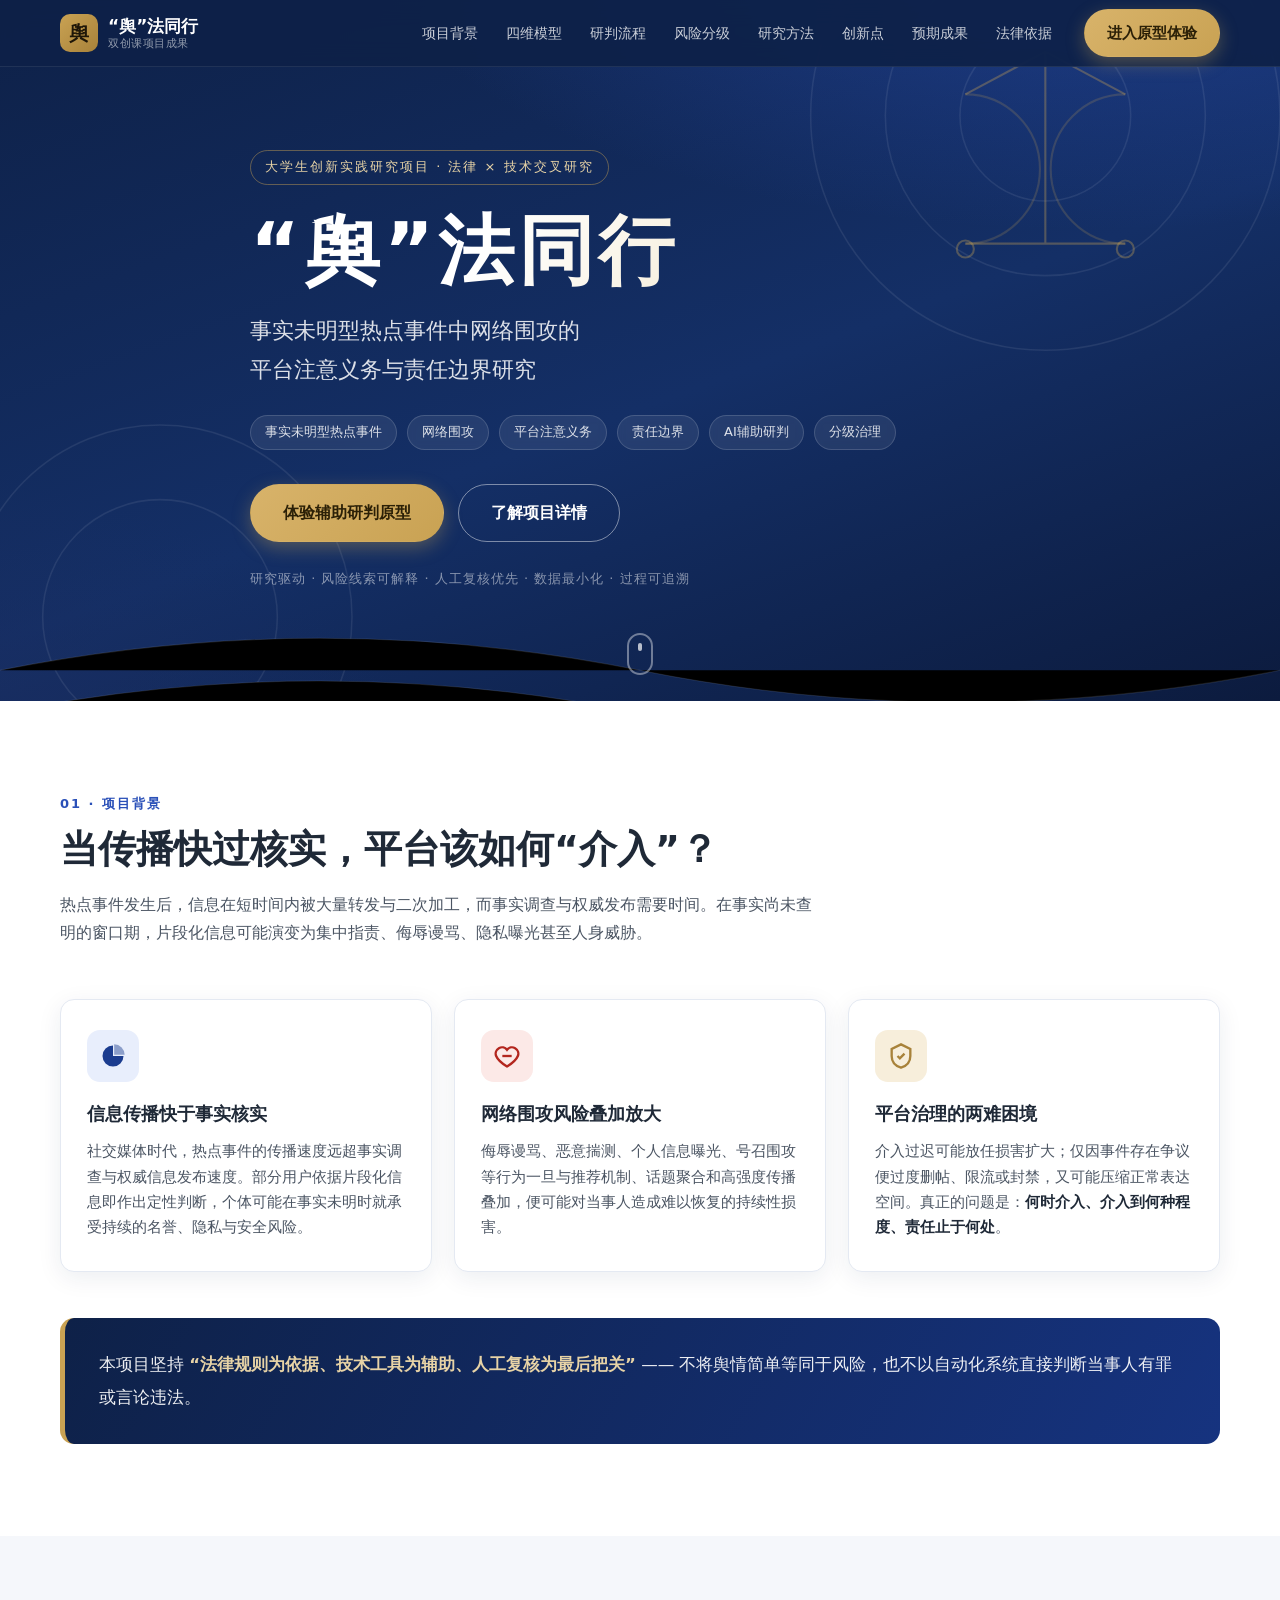
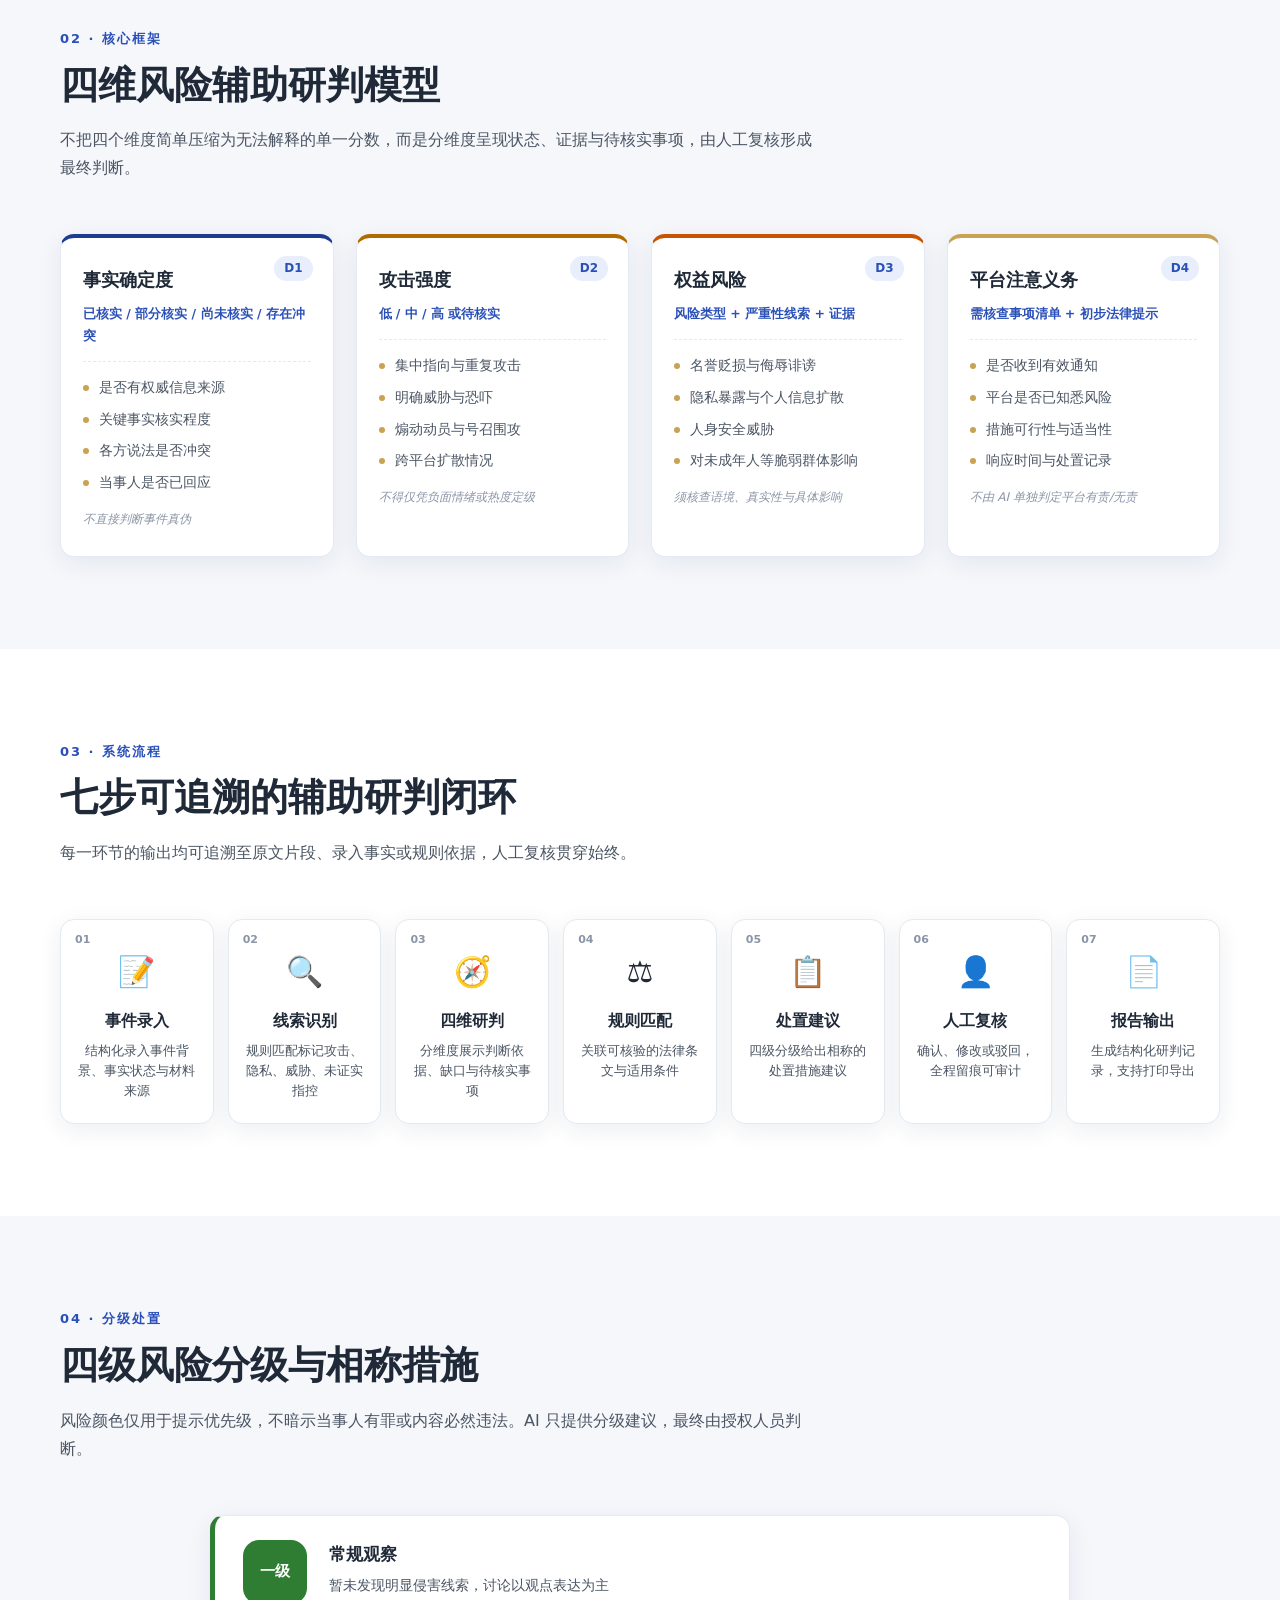
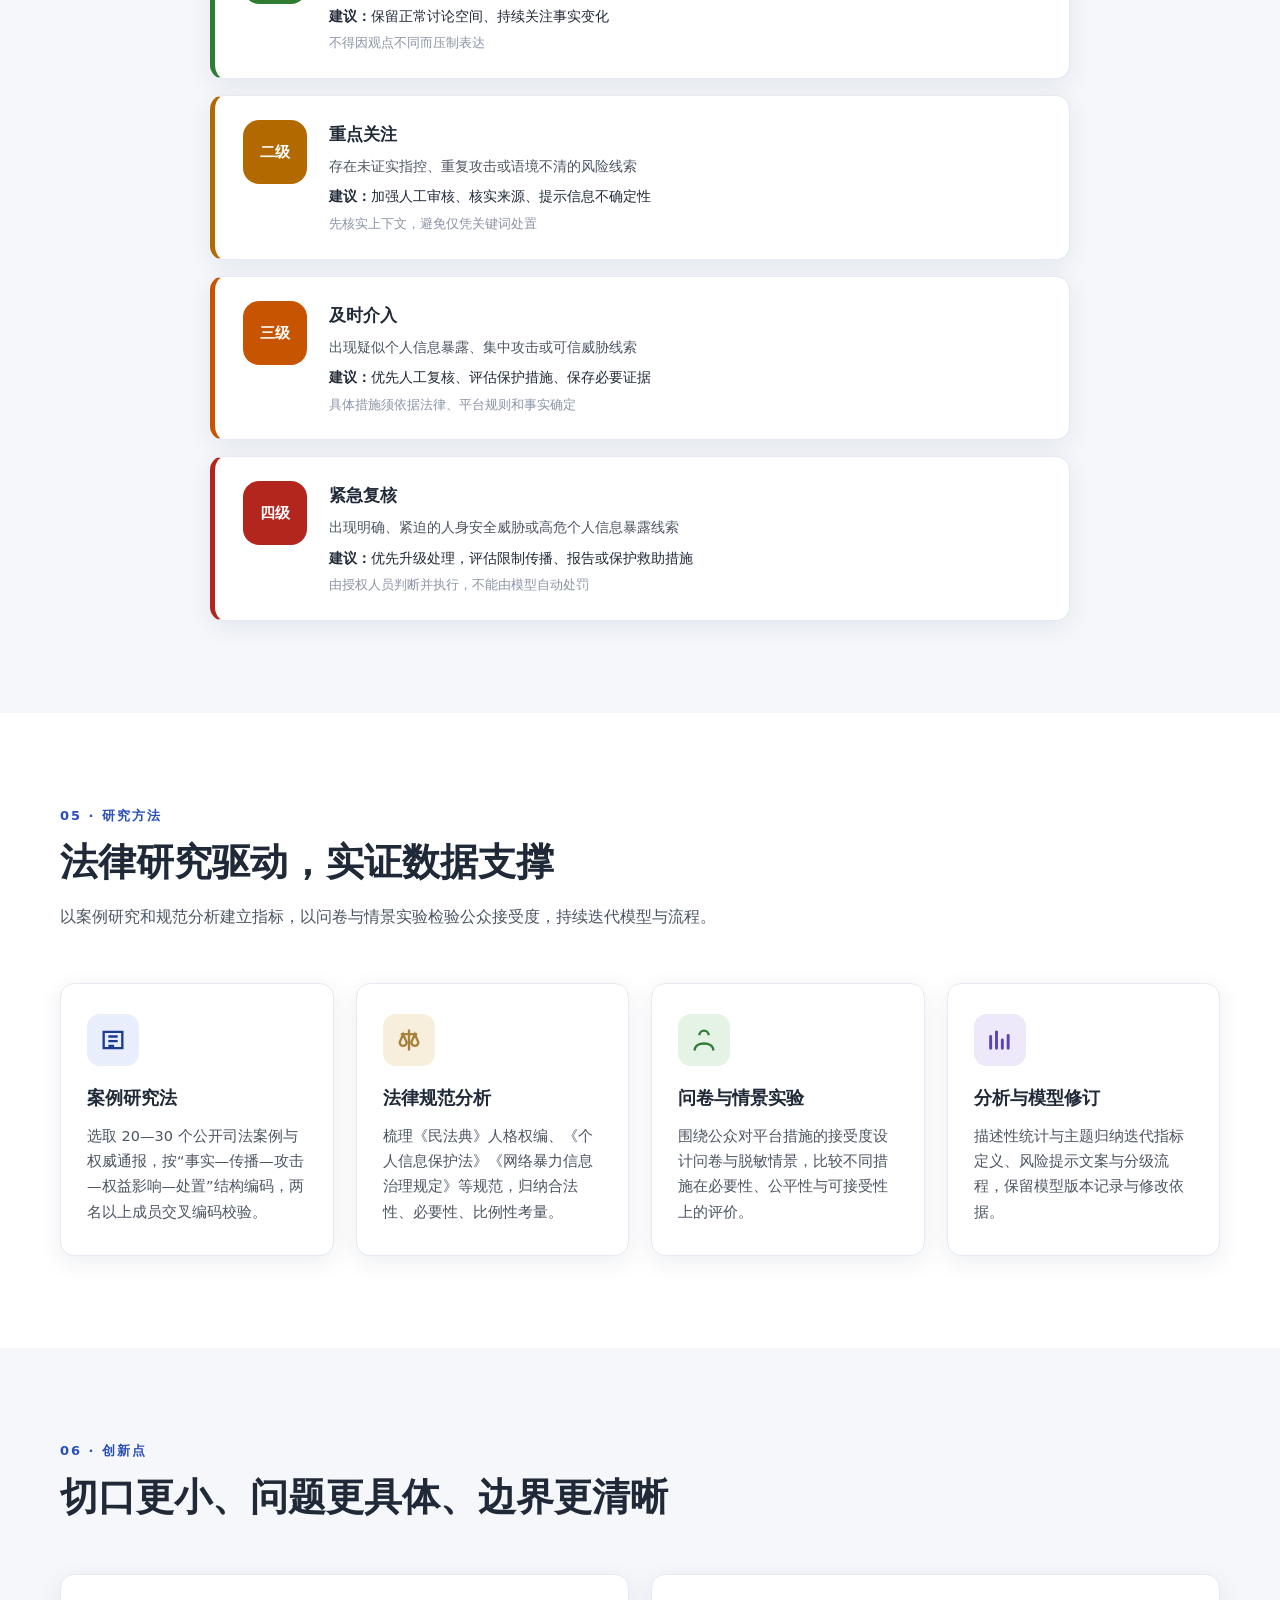
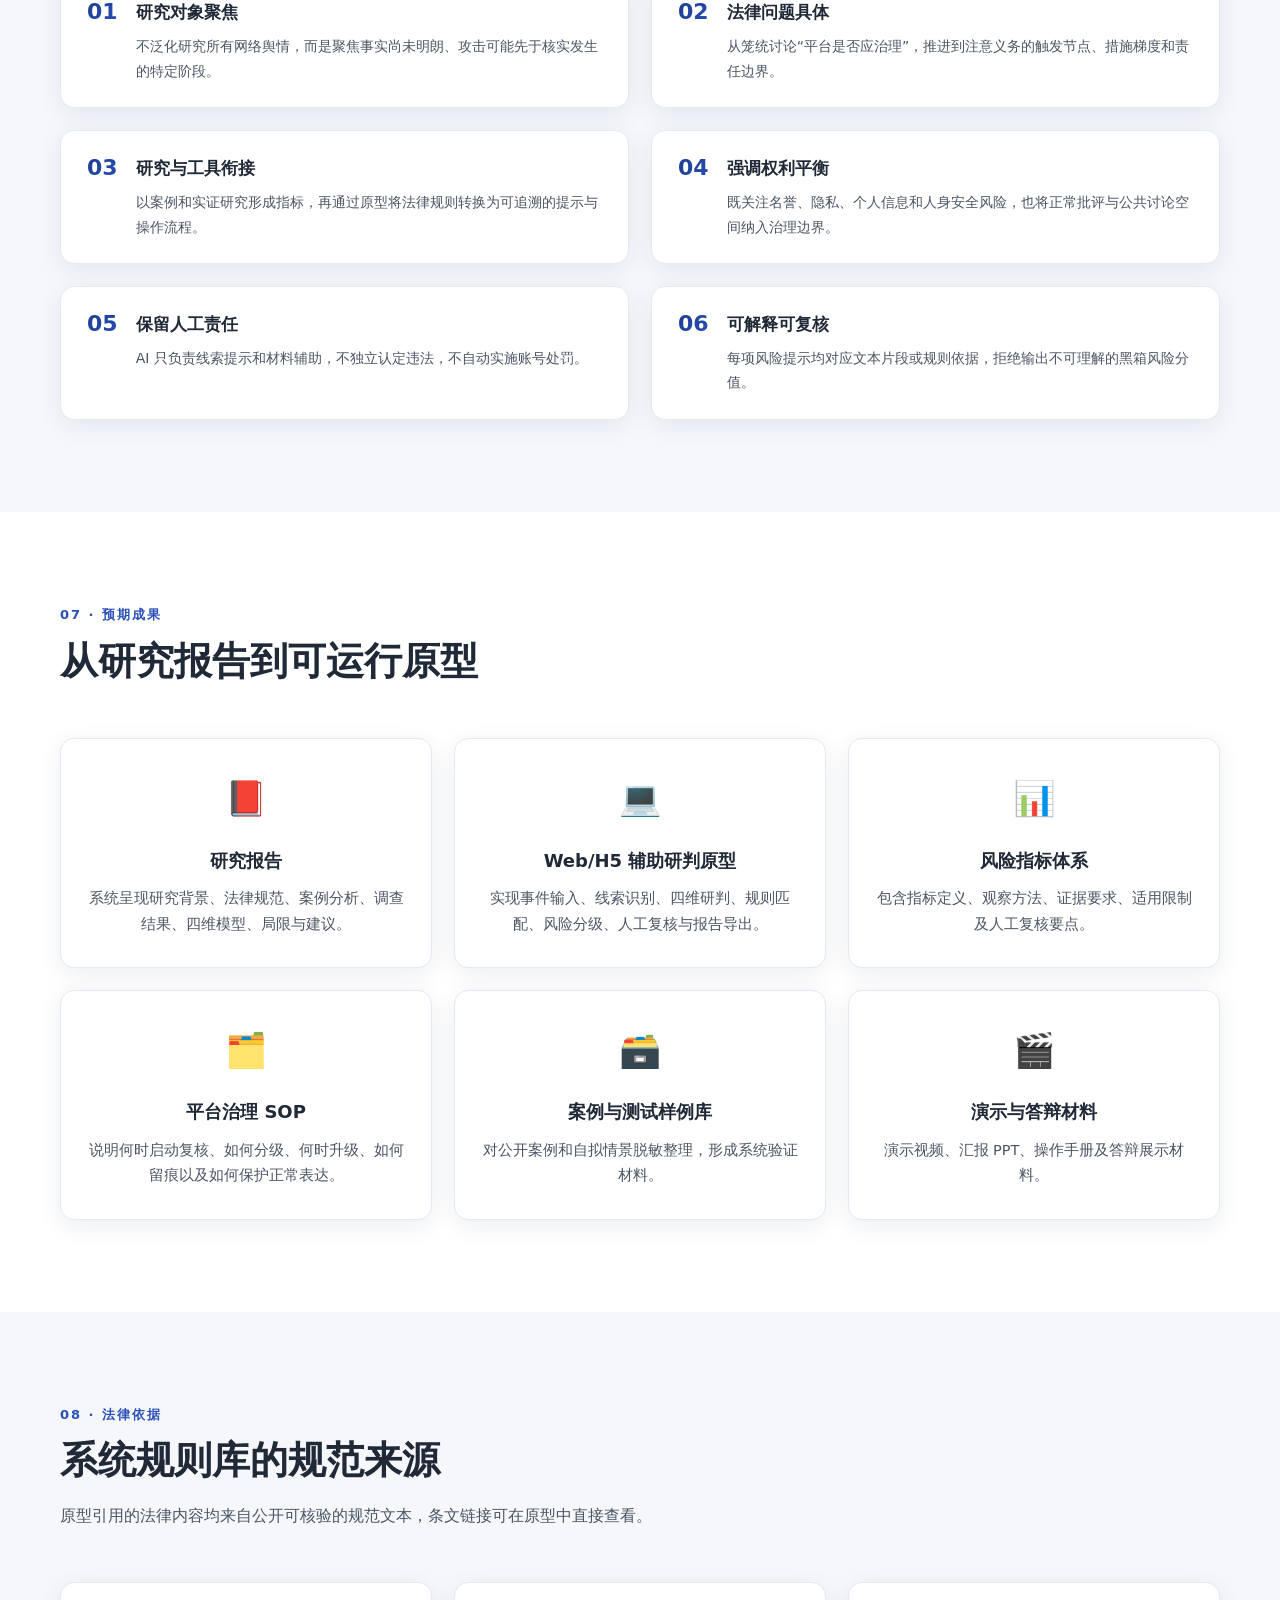
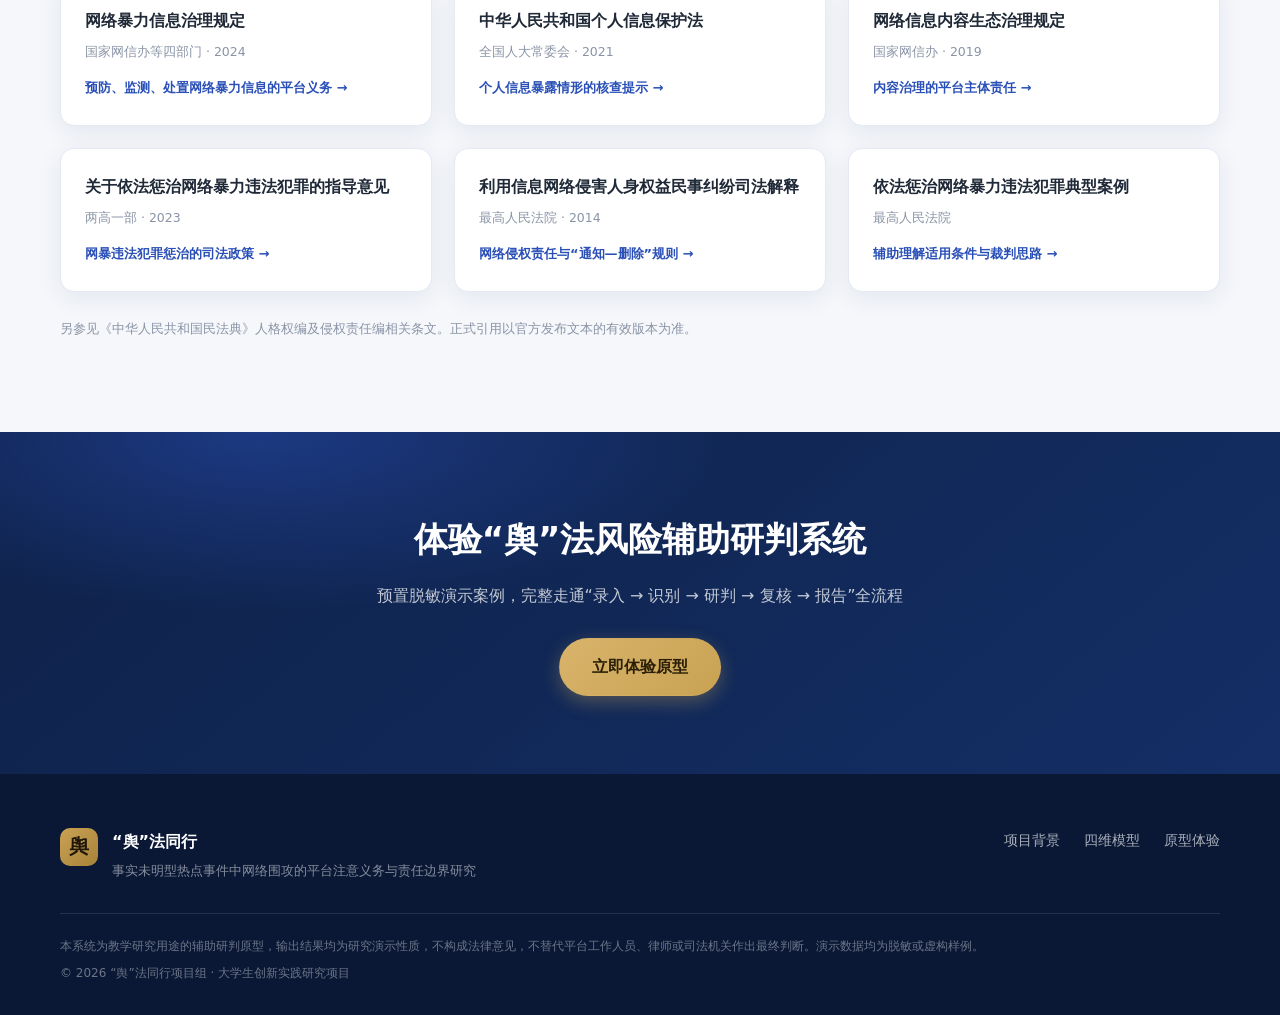
==== index.html @ 2caeaf16 "init: 「舆」法同行项目展示网站与辅助研判系统演示原型（响应式）" ====
<!DOCTYPE html>
<html lang="zh-CN">
<head>
<meta charset="UTF-8">
<meta name="viewport" content="width=device-width, initial-scale=1.0, viewport-fit=cover">
<meta name="description" content="“舆”法同行——事实未明型热点事件中网络围攻的平台注意义务与责任边界研究 项目展示与AI辅助研判原型">
<title>“舆”法同行 · 项目展示与辅助研判原型</title>
<link rel="icon" href="assets/favicon.svg" type="image/svg+xml">
<link rel="stylesheet" href="css/style.css">
</head>
<body>

<!-- ======= 顶部导航 ======= -->
<header class="nav" id="topNav">
  <div class="container nav-inner">
    <a class="brand" href="#hero">
      <span class="brand-mark">舆</span>
      <span class="brand-text">“舆”法同行<small>双创课项目成果</small></span>
    </a>
    <nav class="nav-links" id="navLinks">
      <a href="#background">项目背景</a>
      <a href="#model">四维模型</a>
      <a href="#process">研判流程</a>
      <a href="#grading">风险分级</a>
      <a href="#methods">研究方法</a>
      <a href="#innovation">创新点</a>
      <a href="#outcomes">预期成果</a>
      <a href="#legal">法律依据</a>
    </nav>
    <a class="btn btn-gold nav-cta" href="app.html">进入原型体验</a>
    <button class="nav-toggle" id="navToggle" aria-label="打开菜单" aria-expanded="false">
      <span></span><span></span><span></span>
    </button>
  </div>
</header>

<!-- ======= Hero ======= -->
<section class="hero" id="hero">
  <div class="hero-bg" aria-hidden="true">
    <svg viewBox="0 0 1200 800" preserveAspectRatio="xMidYMid slice">
      <defs>
        <linearGradient id="g1" x1="0" y1="0" x2="1" y2="1">
          <stop offset="0" stop-color="#1B3C8F" stop-opacity=".55"/>
          <stop offset="1" stop-color="#0E2148" stop-opacity=".1"/>
        </linearGradient>
      </defs>
      <g fill="none" stroke="#ffffff" stroke-opacity=".08" stroke-width="1.5">
        <circle cx="980" cy="180" r="220"/><circle cx="980" cy="180" r="150"/><circle cx="980" cy="180" r="80"/>
        <circle cx="150" cy="650" r="180"/><circle cx="150" cy="650" r="110"/>
      </g>
      <g stroke="#C9A253" stroke-opacity=".35" stroke-width="2" fill="none">
        <path d="M905 160 L980 120 L1055 160 M980 120 L980 300 M905 300 L1055 300"/>
        <path d="M905 160 A40 40 0 0 1 905 300 M1055 160 A40 40 0 0 0 1055 300" stroke-opacity=".2"/>
        <circle cx="905" cy="305" r="8"/><circle cx="1055" cy="305" r="8"/>
      </g>
      <g stroke="#ffffff" stroke-opacity=".10" stroke-width="1">
        <path d="M0 700 Q 300 640 600 700 T 1200 700"/><path d="M0 740 Q 300 680 600 740 T 1200 740"/>
      </g>
    </svg>
  </div>
  <div class="container hero-inner">
    <p class="hero-kicker reveal">大学生创新实践研究项目 · 法律 × 技术交叉研究</p>
    <h1 class="reveal">“舆”法同行</h1>
    <p class="hero-sub reveal">事实未明型热点事件中网络围攻的<br class="m-hide">平台注意义务与责任边界研究</p>
    <div class="hero-tags reveal">
      <span>事实未明型热点事件</span><span>网络围攻</span><span>平台注意义务</span><span>责任边界</span><span>AI辅助研判</span><span>分级治理</span>
    </div>
    <div class="hero-actions reveal">
      <a class="btn btn-gold btn-lg" href="app.html">体验辅助研判原型</a>
      <a class="btn btn-ghost btn-lg" href="#background">了解项目详情</a>
    </div>
    <p class="hero-note reveal">研究驱动 · 风险线索可解释 · 人工复核优先 · 数据最小化 · 过程可追溯</p>
  </div>
  <a class="hero-scroll" href="#background" aria-label="向下滚动"><span></span></a>
</section>

<main>
<!-- ======= 项目背景 ======= -->
<section class="section" id="background">
  <div class="container">
    <header class="section-head reveal">
      <p class="section-tag">01 · 项目背景</p>
      <h2>当传播快过核实，平台该如何“介入”？</h2>
      <p class="section-desc">热点事件发生后，信息在短时间内被大量转发与二次加工，而事实调查与权威发布需要时间。在事实尚未查明的窗口期，片段化信息可能演变为集中指责、侮辱谩骂、隐私曝光甚至人身威胁。</p>
    </header>
    <div class="grid grid-3">
      <article class="card reveal">
        <div class="card-icon ic-blue">
          <svg viewBox="0 0 24 24"><path d="M12 3a9 9 0 1 0 9 9h-9V3z"/><path d="M13 2a9 9 0 0 1 9 9h-9V2z" opacity=".45"/></svg>
        </div>
        <h3>信息传播快于事实核实</h3>
        <p>社交媒体时代，热点事件的传播速度远超事实调查与权威信息发布速度。部分用户依据片段化信息即作出定性判断，个体可能在事实未明时就承受持续的名誉、隐私与安全风险。</p>
      </article>
      <article class="card reveal">
        <div class="card-icon ic-red">
          <svg viewBox="0 0 24 24"><path d="M12 21s-7.5-4.6-9.3-9A5.4 5.4 0 0 1 12 6.7 5.4 5.4 0 0 1 21.3 12c-1.8 4.4-9.3 9-9.3 9z" fill="none" stroke-width="2" stroke="currentColor"/><path d="M8 12h8" stroke-width="2" stroke="currentColor"/></svg>
        </div>
        <h3>网络围攻风险叠加放大</h3>
        <p>侮辱谩骂、恶意揣测、个人信息曝光、号召围攻等行为一旦与推荐机制、话题聚合和高强度传播叠加，便可能对当事人造成难以恢复的持续性损害。</p>
      </article>
      <article class="card reveal">
        <div class="card-icon ic-gold">
          <svg viewBox="0 0 24 24"><path d="M12 2l8 4v6c0 5-3.4 8.6-8 10-4.6-1.4-8-5-8-10V6l8-4z" fill="none" stroke-width="2" stroke="currentColor"/><path d="M9 12l2 2 4-4" fill="none" stroke-width="2" stroke="currentColor"/></svg>
        </div>
        <h3>平台治理的两难困境</h3>
        <p>介入过迟可能放任损害扩大；仅因事件存在争议便过度删帖、限流或封禁，又可能压缩正常表达空间。真正的问题是：<strong>何时介入、介入到何种程度、责任止于何处</strong>。</p>
      </article>
    </div>
    <div class="quote-band reveal">
      <p>本项目坚持 <strong>“法律规则为依据、技术工具为辅助、人工复核为最后把关”</strong> —— 不将舆情简单等同于风险，也不以自动化系统直接判断当事人有罪或言论违法。</p>
    </div>
  </div>
</section>

<!-- ======= 四维模型 ======= -->
<section class="section section-alt" id="model">
  <div class="container">
    <header class="section-head reveal">
      <p class="section-tag">02 · 核心框架</p>
      <h2>四维风险辅助研判模型</h2>
      <p class="section-desc">不把四个维度简单压缩为无法解释的单一分数，而是分维度呈现状态、证据与待核实事项，由人工复核形成最终判断。</p>
    </header>
    <div class="grid grid-4">
      <article class="dim-card reveal">
        <span class="dim-no">D1</span>
        <h3>事实确定度</h3>
        <p class="dim-level">已核实 / 部分核实 / 尚未核实 / 存在冲突</p>
        <ul>
          <li>是否有权威信息来源</li>
          <li>关键事实核实程度</li>
          <li>各方说法是否冲突</li>
          <li>当事人是否已回应</li>
        </ul>
        <p class="dim-note">不直接判断事件真伪</p>
      </article>
      <article class="dim-card reveal">
        <span class="dim-no">D2</span>
        <h3>攻击强度</h3>
        <p class="dim-level">低 / 中 / 高 或待核实</p>
        <ul>
          <li>集中指向与重复攻击</li>
          <li>明确威胁与恐吓</li>
          <li>煽动动员与号召围攻</li>
          <li>跨平台扩散情况</li>
        </ul>
        <p class="dim-note">不得仅凭负面情绪或热度定级</p>
      </article>
      <article class="dim-card reveal">
        <span class="dim-no">D3</span>
        <h3>权益风险</h3>
        <p class="dim-level">风险类型 + 严重性线索 + 证据</p>
        <ul>
          <li>名誉贬损与侮辱诽谤</li>
          <li>隐私暴露与个人信息扩散</li>
          <li>人身安全威胁</li>
          <li>对未成年人等脆弱群体影响</li>
        </ul>
        <p class="dim-note">须核查语境、真实性与具体影响</p>
      </article>
      <article class="dim-card reveal">
        <span class="dim-no">D4</span>
        <h3>平台注意义务</h3>
        <p class="dim-level">需核查事项清单 + 初步法律提示</p>
        <ul>
          <li>是否收到有效通知</li>
          <li>平台是否已知悉风险</li>
          <li>措施可行性与适当性</li>
          <li>响应时间与处置记录</li>
        </ul>
        <p class="dim-note">不由 AI 单独判定平台有责/无责</p>
      </article>
    </div>
  </div>
</section>

<!-- ======= 研判流程 ======= -->
<section class="section" id="process">
  <div class="container">
    <header class="section-head reveal">
      <p class="section-tag">03 · 系统流程</p>
      <h2>七步可追溯的辅助研判闭环</h2>
      <p class="section-desc">每一环节的输出均可追溯至原文片段、录入事实或规则依据，人工复核贯穿始终。</p>
    </header>
    <ol class="flow reveal">
      <li class="flow-step"><span class="flow-ico">📝</span><h3>事件录入</h3><p>结构化录入事件背景、事实状态与材料来源</p></li>
      <li class="flow-step"><span class="flow-ico">🔍</span><h3>线索识别</h3><p>规则匹配标记攻击、隐私、威胁、未证实指控</p></li>
      <li class="flow-step"><span class="flow-ico">🧭</span><h3>四维研判</h3><p>分维度展示判断依据、缺口与待核实事项</p></li>
      <li class="flow-step"><span class="flow-ico">⚖️</span><h3>规则匹配</h3><p>关联可核验的法律条文与适用条件</p></li>
      <li class="flow-step"><span class="flow-ico">📋</span><h3>处置建议</h3><p>四级分级给出相称的处置措施建议</p></li>
      <li class="flow-step"><span class="flow-ico">👤</span><h3>人工复核</h3><p>确认、修改或驳回，全程留痕可审计</p></li>
      <li class="flow-step"><span class="flow-ico">📄</span><h3>报告输出</h3><p>生成结构化研判记录，支持打印导出</p></li>
    </ol>
  </div>
</section>

<!-- ======= 风险分级 ======= -->
<section class="section section-alt" id="grading">
  <div class="container">
    <header class="section-head reveal">
      <p class="section-tag">04 · 分级处置</p>
      <h2>四级风险分级与相称措施</h2>
      <p class="section-desc">风险颜色仅用于提示优先级，不暗示当事人有罪或内容必然违法。AI 只提供分级建议，最终由授权人员判断。</p>
    </header>
    <div class="grade-list">
      <div class="grade-item reveal" data-level="1">
        <div class="grade-badge">一级</div>
        <div class="grade-body">
          <h3>常规观察</h3>
          <p class="grade-trigger">暂未发现明显侵害线索，讨论以观点表达为主</p>
          <p class="grade-measure"><strong>建议：</strong>保留正常讨论空间、持续关注事实变化</p>
          <p class="grade-limit">不得因观点不同而压制表达</p>
        </div>
      </div>
      <div class="grade-item reveal" data-level="2">
        <div class="grade-badge">二级</div>
        <div class="grade-body">
          <h3>重点关注</h3>
          <p class="grade-trigger">存在未证实指控、重复攻击或语境不清的风险线索</p>
          <p class="grade-measure"><strong>建议：</strong>加强人工审核、核实来源、提示信息不确定性</p>
          <p class="grade-limit">先核实上下文，避免仅凭关键词处置</p>
        </div>
      </div>
      <div class="grade-item reveal" data-level="3">
        <div class="grade-badge">三级</div>
        <div class="grade-body">
          <h3>及时介入</h3>
          <p class="grade-trigger">出现疑似个人信息暴露、集中攻击或可信威胁线索</p>
          <p class="grade-measure"><strong>建议：</strong>优先人工复核、评估保护措施、保存必要证据</p>
          <p class="grade-limit">具体措施须依据法律、平台规则和事实确定</p>
        </div>
      </div>
      <div class="grade-item reveal" data-level="4">
        <div class="grade-badge">四级</div>
        <div class="grade-body">
          <h3>紧急复核</h3>
          <p class="grade-trigger">出现明确、紧迫的人身安全威胁或高危个人信息暴露线索</p>
          <p class="grade-measure"><strong>建议：</strong>优先升级处理，评估限制传播、报告或保护救助措施</p>
          <p class="grade-limit">由授权人员判断并执行，不能由模型自动处罚</p>
        </div>
      </div>
    </div>
  </div>
</section>

<!-- ======= 研究方法 ======= -->
<section class="section" id="methods">
  <div class="container">
    <header class="section-head reveal">
      <p class="section-tag">05 · 研究方法</p>
      <h2>法律研究驱动，实证数据支撑</h2>
      <p class="section-desc">以案例研究和规范分析建立指标，以问卷与情景实验检验公众接受度，持续迭代模型与流程。</p>
    </header>
    <div class="grid grid-4">
      <article class="card reveal">
        <div class="card-icon ic-blue"><svg viewBox="0 0 24 24"><path d="M4 5h16v14H4z" fill="none" stroke-width="2" stroke="currentColor"/><path d="M8 9h8M8 13h8M8 17h5" stroke-width="2" stroke="currentColor"/></svg></div>
        <h3>案例研究法</h3>
        <p>选取 20—30 个公开司法案例与权威通报，按“事实—传播—攻击—权益影响—处置”结构编码，两名以上成员交叉编码校验。</p>
      </article>
      <article class="card reveal">
        <div class="card-icon ic-gold"><svg viewBox="0 0 24 24"><path d="M12 3v18M5 7h14M7 7l-3 7a3 3 0 0 0 6 0L7 7zm10 0l-3 7a3 3 0 0 0 6 0l-3-7z" fill="none" stroke-width="2" stroke="currentColor"/></svg></div>
        <h3>法律规范分析</h3>
        <p>梳理《民法典》人格权编、《个人信息保护法》《网络暴力信息治理规定》等规范，归纳合法性、必要性、比例性考量。</p>
      </article>
      <article class="card reveal">
        <div class="card-icon ic-green"><svg viewBox="0 0 24 24"><path d="M16 8a4 4 0 1 0-8 0M4 21c0-4 3.6-6 8-6s8 2 8 6" fill="none" stroke-width="2" stroke="currentColor"/></svg></div>
        <h3>问卷与情景实验</h3>
        <p>围绕公众对平台措施的接受度设计问卷与脱敏情景，比较不同措施在必要性、公平性与可接受性上的评价。</p>
      </article>
      <article class="card reveal">
        <div class="card-icon ic-purple"><svg viewBox="0 0 24 24"><path d="M4 19V9m5 10V5m5 14v-7m5 7V8" stroke-width="2.5" stroke="currentColor" fill="none" stroke-linecap="round"/></svg></div>
        <h3>分析与模型修订</h3>
        <p>描述性统计与主题归纳迭代指标定义、风险提示文案与分级流程，保留模型版本记录与修改依据。</p>
      </article>
    </div>
  </div>
</section>

<!-- ======= 创新点 ======= -->
<section class="section section-alt" id="innovation">
  <div class="container">
    <header class="section-head reveal">
      <p class="section-tag">06 · 创新点</p>
      <h2>切口更小、问题更具体、边界更清晰</h2>
    </header>
    <div class="grid grid-2">
      <div class="inno-item reveal"><span class="inno-no">01</span><div><h3>研究对象聚焦</h3><p>不泛化研究所有网络舆情，而是聚焦事实尚未明朗、攻击可能先于核实发生的特定阶段。</p></div></div>
      <div class="inno-item reveal"><span class="inno-no">02</span><div><h3>法律问题具体</h3><p>从笼统讨论“平台是否应治理”，推进到注意义务的触发节点、措施梯度和责任边界。</p></div></div>
      <div class="inno-item reveal"><span class="inno-no">03</span><div><h3>研究与工具衔接</h3><p>以案例和实证研究形成指标，再通过原型将法律规则转换为可追溯的提示与操作流程。</p></div></div>
      <div class="inno-item reveal"><span class="inno-no">04</span><div><h3>强调权利平衡</h3><p>既关注名誉、隐私、个人信息和人身安全风险，也将正常批评与公共讨论空间纳入治理边界。</p></div></div>
      <div class="inno-item reveal"><span class="inno-no">05</span><div><h3>保留人工责任</h3><p>AI 只负责线索提示和材料辅助，不独立认定违法，不自动实施账号处罚。</p></div></div>
      <div class="inno-item reveal"><span class="inno-no">06</span><div><h3>可解释可复核</h3><p>每项风险提示均对应文本片段或规则依据，拒绝输出不可理解的黑箱风险分值。</p></div></div>
    </div>
  </div>
</section>

<!-- ======= 预期成果 ======= -->
<section class="section" id="outcomes">
  <div class="container">
    <header class="section-head reveal">
      <p class="section-tag">07 · 预期成果</p>
      <h2>从研究报告到可运行原型</h2>
    </header>
    <div class="grid grid-3">
      <article class="card outcome reveal"><span class="oc-ico">📕</span><h3>研究报告</h3><p>系统呈现研究背景、法律规范、案例分析、调查结果、四维模型、局限与建议。</p></article>
      <article class="card outcome reveal"><span class="oc-ico">💻</span><h3>Web/H5 辅助研判原型</h3><p>实现事件输入、线索识别、四维研判、规则匹配、风险分级、人工复核与报告导出。</p></article>
      <article class="card outcome reveal"><span class="oc-ico">📊</span><h3>风险指标体系</h3><p>包含指标定义、观察方法、证据要求、适用限制及人工复核要点。</p></article>
      <article class="card outcome reveal"><span class="oc-ico">🗂️</span><h3>平台治理 SOP</h3><p>说明何时启动复核、如何分级、何时升级、如何留痕以及如何保护正常表达。</p></article>
      <article class="card outcome reveal"><span class="oc-ico">🗃️</span><h3>案例与测试样例库</h3><p>对公开案例和自拟情景脱敏整理，形成系统验证材料。</p></article>
      <article class="card outcome reveal"><span class="oc-ico">🎬</span><h3>演示与答辩材料</h3><p>演示视频、汇报 PPT、操作手册及答辩展示材料。</p></article>
    </div>
  </div>
</section>

<!-- ======= 法律依据 ======= -->
<section class="section section-alt" id="legal">
  <div class="container">
    <header class="section-head reveal">
      <p class="section-tag">08 · 法律依据</p>
      <h2>系统规则库的规范来源</h2>
      <p class="section-desc">原型引用的法律内容均来自公开可核验的规范文本，条文链接可在原型中直接查看。</p>
    </header>
    <div class="grid grid-3">
      <a class="law-card reveal" href="https://www.cac.gov.cn/2024-06/14/c_1720043894161555.htm" target="_blank" rel="noopener">
        <h3>网络暴力信息治理规定</h3><p>国家网信办等四部门 · 2024</p><span>预防、监测、处置网络暴力信息的平台义务 →</span>
      </a>
      <a class="law-card reveal" href="https://www.cac.gov.cn/2021-08/20/c_1631050028355286.htm" target="_blank" rel="noopener">
        <h3>中华人民共和国个人信息保护法</h3><p>全国人大常委会 · 2021</p><span>个人信息暴露情形的核查提示 →</span>
      </a>
      <a class="law-card reveal" href="https://www.cac.gov.cn/2019-12/20/c_1578375159509309.htm" target="_blank" rel="noopener">
        <h3>网络信息内容生态治理规定</h3><p>国家网信办 · 2019</p><span>内容治理的平台主体责任 →</span>
      </a>
      <a class="law-card reveal" href="https://www.court.gov.cn/zixun/xiangqing/412992.html" target="_blank" rel="noopener">
        <h3>关于依法惩治网络暴力违法犯罪的指导意见</h3><p>两高一部 · 2023</p><span>网暴违法犯罪惩治的司法政策 →</span>
      </a>
      <a class="law-card reveal" href="https://www.court.gov.cn/fabu/xiangqing/6777.html" target="_blank" rel="noopener">
        <h3>利用信息网络侵害人身权益民事纠纷司法解释</h3><p>最高人民法院 · 2014</p><span>网络侵权责任与“通知—删除”规则 →</span>
      </a>
      <a class="law-card reveal" href="https://www.court.gov.cn/zixun/xiangqing/490901.html" target="_blank" rel="noopener">
        <h3>依法惩治网络暴力违法犯罪典型案例</h3><p>最高人民法院</p><span>辅助理解适用条件与裁判思路 →</span>
      </a>
    </div>
    <p class="section-note reveal">另参见《中华人民共和国民法典》人格权编及侵权责任编相关条文。正式引用以官方发布文本的有效版本为准。</p>
  </div>
</section>

<!-- ======= 免责声明 & CTA ======= -->
<section class="cta-band">
  <div class="container cta-inner reveal">
    <h2>体验“舆”法风险辅助研判系统</h2>
    <p>预置脱敏演示案例，完整走通“录入 → 识别 → 研判 → 复核 → 报告”全流程</p>
    <a class="btn btn-gold btn-lg" href="app.html">立即体验原型</a>
  </div>
</section>
</main>

<footer class="footer">
  <div class="container footer-inner">
    <div class="footer-brand">
      <span class="brand-mark">舆</span>
      <div>
        <strong>“舆”法同行</strong>
        <p>事实未明型热点事件中网络围攻的平台注意义务与责任边界研究</p>
      </div>
    </div>
    <div class="footer-links">
      <a href="#background">项目背景</a>
      <a href="#model">四维模型</a>
      <a href="app.html">原型体验</a>
    </div>
  </div>
  <div class="container footer-legal">
    <p>本系统为教学研究用途的辅助研判原型，输出结果均为研究演示性质，不构成法律意见，不替代平台工作人员、律师或司法机关作出最终判断。演示数据均为脱敏或虚构样例。</p>
    <p>© 2026 “舆”法同行项目组 · 大学生创新实践研究项目</p>
  </div>
</footer>

<script src="js/main.js"></script>
</body>
</html>
---- css/style.css ----
/* ============================================================
   “舆”法同行 · 项目展示主站样式
   法律科技风格：白色背景 / 深蓝导航 / 金色点缀 / 中性风险色
   ============================================================ */
:root {
  --navy-900: #0E2148;
  --navy-700: #16337F;
  --navy-600: #1B3C8F;
  --navy-500: #2A50B8;
  --gold: #C9A253;
  --gold-soft: #E7D3A6;
  --bg: #F5F7FB;
  --surface: #FFFFFF;
  --ink: #1F2937;
  --ink-2: #4B5563;
  --ink-3: #8A94A6;
  --line: #E4E9F2;
  --risk-1: #2E7D32;
  --risk-2: #B26A00;
  --risk-3: #C75400;
  --risk-4: #B3261E;
  --radius: 14px;
  --shadow: 0 6px 24px rgba(14, 33, 72, .08);
  --shadow-lg: 0 16px 48px rgba(14, 33, 72, .14);
  --max: 1160px;
}

* { margin: 0; padding: 0; box-sizing: border-box; }
html { scroll-behavior: smooth; }
body {
  font-family: "PingFang SC", "Microsoft YaHei", "Source Han Sans SC", "Noto Sans SC", system-ui, -apple-system, "Segoe UI", sans-serif;
  color: var(--ink);
  background: var(--surface);
  line-height: 1.75;
  -webkit-font-smoothing: antialiased;
  overflow-x: hidden;
}
img, svg { display: block; max-width: 100%; }
a { color: inherit; text-decoration: none; }
ul { list-style: none; }

.container { width: min(100% - 40px, var(--max)); margin-inline: auto; }

/* ---------- 按钮 ---------- */
.btn {
  display: inline-flex; align-items: center; justify-content: center; gap: 8px;
  padding: 10px 22px; border-radius: 999px; border: 1.5px solid transparent;
  font-size: 15px; font-weight: 600; cursor: pointer; transition: all .25s ease;
  white-space: nowrap;
}
.btn-lg { padding: 14px 32px; font-size: 16px; }
.btn-gold { background: linear-gradient(135deg, #D8B36A, var(--gold)); color: #2B2007; box-shadow: 0 6px 18px rgba(201, 162, 83, .35); }
.btn-gold:hover { transform: translateY(-2px); box-shadow: 0 10px 26px rgba(201, 162, 83, .45); }
.btn-ghost { border-color: rgba(255,255,255,.45); color: #fff; }
.btn-ghost:hover { background: rgba(255,255,255,.12); border-color: #fff; }

/* ---------- 导航 ---------- */
.nav {
  position: fixed; inset: 0 0 auto 0; z-index: 100;
  background: rgba(14, 33, 72, .92); backdrop-filter: blur(12px);
  border-bottom: 1px solid rgba(255,255,255,.08);
  transition: background .3s ease;
}
.nav.scrolled { background: rgba(10, 24, 54, .98); box-shadow: 0 4px 24px rgba(0,0,0,.25); }
.nav-inner { display: flex; align-items: center; gap: 20px; height: 66px; }
.brand { display: flex; align-items: center; gap: 10px; color: #fff; flex-shrink: 0; }
.brand-mark {
  width: 38px; height: 38px; border-radius: 10px; flex-shrink: 0;
  background: linear-gradient(135deg, var(--gold), #A8823A);
  color: #1E1608; font-size: 20px; font-weight: 700;
  display: flex; align-items: center; justify-content: center;
}
.brand-text { font-size: 17px; font-weight: 700; line-height: 1.2; }
.brand-text small { display: block; font-size: 11px; font-weight: 400; color: rgba(255,255,255,.55); letter-spacing: .5px; }
.nav-links { display: flex; gap: 4px; margin-left: auto; }
.nav-links a {
  color: rgba(255,255,255,.78); font-size: 14px; padding: 8px 12px; border-radius: 8px;
  transition: all .2s;
}
.nav-links a:hover { color: #fff; background: rgba(255,255,255,.08); }
.nav-cta { flex-shrink: 0; }
.nav-toggle {
  display: none; flex-direction: column; gap: 5px; margin-left: auto;
  background: none; border: 0; padding: 8px; cursor: pointer;
}
.nav-toggle span { width: 22px; height: 2px; background: #fff; border-radius: 2px; transition: transform .3s, opacity .3s; }
.nav-toggle.open span:nth-child(1) { transform: translateY(7px) rotate(45deg); }
.nav-toggle.open span:nth-child(2) { opacity: 0; }
.nav-toggle.open span:nth-child(3) { transform: translateY(-7px) rotate(-45deg); }

/* ---------- Hero ---------- */
.hero {
  position: relative; color: #fff; overflow: hidden;
  background:
    radial-gradient(1200px 500px at 85% -10%, rgba(42, 80, 184, .55), transparent 60%),
    radial-gradient(900px 500px at -10% 110%, rgba(26, 45, 96, .9), transparent 60%),
    linear-gradient(160deg, #0E2148 0%, #142F66 55%, #0C1B3E 100%);
  padding: 150px 0 110px;
}
.hero-bg { position: absolute; inset: 0; pointer-events: none; }
.hero-bg svg { width: 100%; height: 100%; }
.hero-inner { position: relative; max-width: 780px; }
.hero-kicker {
  display: inline-block; font-size: 13px; letter-spacing: 2px;
  color: var(--gold-soft); border: 1px solid rgba(201,162,83,.45);
  padding: 5px 14px; border-radius: 999px; margin-bottom: 22px;
}
.hero h1 {
  font-size: clamp(44px, 7vw, 76px); letter-spacing: 4px; line-height: 1.15;
  background: linear-gradient(120deg, #FFFFFF 30%, #EBD9AE);
  -webkit-background-clip: text; background-clip: text; -webkit-text-fill-color: transparent;
  margin-bottom: 18px;
}
.hero-sub { font-size: clamp(17px, 2.4vw, 22px); color: rgba(255,255,255,.85); margin-bottom: 26px; font-weight: 500; }
.hero-tags { display: flex; flex-wrap: wrap; gap: 10px; margin-bottom: 34px; }
.hero-tags span {
  font-size: 13px; color: rgba(255,255,255,.85);
  background: rgba(255,255,255,.08); border: 1px solid rgba(255,255,255,.15);
  padding: 5px 14px; border-radius: 999px; backdrop-filter: blur(4px);
}
.hero-actions { display: flex; flex-wrap: wrap; gap: 14px; margin-bottom: 26px; }
.hero-note { font-size: 13px; color: rgba(255,255,255,.5); letter-spacing: 1px; }
.hero-scroll {
  position: absolute; left: 50%; bottom: 26px; transform: translateX(-50%);
  width: 26px; height: 42px; border: 2px solid rgba(255,255,255,.4); border-radius: 14px;
  display: flex; justify-content: center; padding-top: 8px;
}
.hero-scroll span {
  width: 4px; height: 8px; background: rgba(255,255,255,.7); border-radius: 4px;
  animation: scrollHint 1.6s infinite;
}
@keyframes scrollHint { 0% { transform: translateY(0); opacity: 1; } 70% { transform: translateY(10px); opacity: 0; } 100% { opacity: 0; } }

/* ---------- 区块通用 ---------- */
.section { padding: 92px 0; }
.section-alt { background: var(--bg); }
.section-head { max-width: 760px; margin-bottom: 52px; }
.section-tag {
  color: var(--navy-500); font-weight: 700; font-size: 13px; letter-spacing: 2px;
  margin-bottom: 10px; text-transform: uppercase;
}
.section-head h2 { font-size: clamp(26px, 4vw, 38px); line-height: 1.3; margin-bottom: 16px; }
.section-desc { color: var(--ink-2); font-size: 16px; }
.section-note { margin-top: 26px; font-size: 13px; color: var(--ink-3); }

.grid { display: grid; gap: 22px; }
.grid-2 { grid-template-columns: repeat(2, 1fr); }
.grid-3 { grid-template-columns: repeat(3, 1fr); }
.grid-4 { grid-template-columns: repeat(4, 1fr); }

/* ---------- 卡片 ---------- */
.card {
  background: var(--surface); border: 1px solid var(--line); border-radius: var(--radius);
  padding: 30px 26px; box-shadow: var(--shadow); transition: transform .3s, box-shadow .3s;
}
.card:hover { transform: translateY(-5px); box-shadow: var(--shadow-lg); }
.card h3 { font-size: 18px; margin: 16px 0 10px; }
.card p { color: var(--ink-2); font-size: 14.5px; }
.card p strong { color: var(--ink); }
.card-icon {
  width: 52px; height: 52px; border-radius: 13px; padding: 12px;
}
.card-icon svg { width: 100%; height: 100%; fill: currentColor; }
.ic-blue { background: #E8EEFC; color: var(--navy-600); }
.ic-red { background: #FCE9E7; color: var(--risk-4); }
.ic-gold { background: #F7EEDB; color: #A8823A; }
.ic-green { background: #E5F2E6; color: var(--risk-1); }
.ic-purple { background: #EEE9FA; color: #5E43B8; }

.quote-band {
  margin-top: 46px; padding: 30px 34px; border-radius: var(--radius);
  background: linear-gradient(120deg, var(--navy-900), var(--navy-700));
  color: rgba(255,255,255,.92); font-size: 16.5px; line-height: 2;
  border-left: 5px solid var(--gold);
}
.quote-band strong { color: var(--gold-soft); }

/* ---------- 四维卡片 ---------- */
.dim-card {
  position: relative; background: var(--surface); border: 1px solid var(--line);
  border-top: 4px solid var(--navy-600); border-radius: var(--radius);
  padding: 26px 22px; box-shadow: var(--shadow); transition: transform .3s, box-shadow .3s;
}
.dim-card:hover { transform: translateY(-5px); box-shadow: var(--shadow-lg); }
.dim-card:nth-child(2) { border-top-color: var(--risk-2); }
.dim-card:nth-child(3) { border-top-color: var(--risk-3); }
.dim-card:nth-child(4) { border-top-color: var(--gold); }
.dim-no {
  position: absolute; top: 18px; right: 20px; font-size: 12px; font-weight: 800;
  color: var(--navy-500); background: #E8EEFC; padding: 2px 10px; border-radius: 999px;
}
.dim-card h3 { font-size: 18px; margin-bottom: 8px; }
.dim-level { font-size: 12.5px; color: var(--navy-500); font-weight: 600; margin-bottom: 14px; }
.dim-card ul { border-top: 1px dashed var(--line); padding-top: 14px; display: grid; gap: 8px; }
.dim-card li { font-size: 13.5px; color: var(--ink-2); padding-left: 16px; position: relative; }
.dim-card li::before { content: ""; position: absolute; left: 0; top: 9px; width: 6px; height: 6px; border-radius: 50%; background: var(--gold); }
.dim-note { margin-top: 14px; font-size: 12px; color: var(--ink-3); font-style: italic; }

/* ---------- 流程 ---------- */
.flow {
  display: grid; grid-template-columns: repeat(7, 1fr); gap: 14px;
  counter-reset: step; list-style: none;
}
.flow-step {
  position: relative; text-align: center; padding: 26px 12px 22px;
  background: var(--surface); border: 1px solid var(--line); border-radius: var(--radius);
  box-shadow: var(--shadow); transition: transform .3s;
}
.flow-step:hover { transform: translateY(-5px); }
.flow-step::before {
  counter-increment: step; content: counter(step, decimal-leading-zero);
  position: absolute; top: 10px; left: 14px; font-size: 11px; font-weight: 800; color: var(--ink-3);
}
.flow-ico { font-size: 30px; display: block; margin-bottom: 10px; }
.flow-step h3 { font-size: 15.5px; margin-bottom: 6px; }
.flow-step p { font-size: 12.5px; color: var(--ink-2); line-height: 1.6; }

/* ---------- 分级 ---------- */
.grade-list { display: grid; gap: 16px; max-width: 860px; margin-inline: auto; }
.grade-item {
  display: flex; gap: 22px; align-items: flex-start;
  background: var(--surface); border: 1px solid var(--line); border-radius: var(--radius);
  padding: 24px 28px; box-shadow: var(--shadow); transition: transform .3s, box-shadow .3s;
}
.grade-item:hover { transform: translateX(6px); box-shadow: var(--shadow-lg); }
.grade-item[data-level="1"] { border-left: 5px solid var(--risk-1); }
.grade-item[data-level="2"] { border-left: 5px solid var(--risk-2); }
.grade-item[data-level="3"] { border-left: 5px solid var(--risk-3); }
.grade-item[data-level="4"] { border-left: 5px solid var(--risk-4); }
.grade-badge {
  flex-shrink: 0; width: 64px; height: 64px; border-radius: 16px;
  display: flex; align-items: center; justify-content: center;
  font-size: 15px; font-weight: 800; color: #fff;
}
.grade-item[data-level="1"] .grade-badge { background: var(--risk-1); }
.grade-item[data-level="2"] .grade-badge { background: var(--risk-2); }
.grade-item[data-level="3"] .grade-badge { background: var(--risk-3); }
.grade-item[data-level="4"] .grade-badge { background: var(--risk-4); }
.grade-body h3 { font-size: 17px; margin-bottom: 4px; }
.grade-trigger { font-size: 14px; color: var(--ink-2); margin-bottom: 6px; }
.grade-measure { font-size: 14px; color: var(--ink); }
.grade-limit { font-size: 12.5px; color: var(--ink-3); margin-top: 4px; }

/* ---------- 创新点 ---------- */
.inno-item {
  display: flex; gap: 18px; align-items: flex-start;
  background: var(--surface); border: 1px solid var(--line); border-radius: var(--radius);
  padding: 24px 26px; box-shadow: var(--shadow); transition: transform .3s;
}
.inno-item:hover { transform: translateY(-4px); }
.inno-no {
  flex-shrink: 0; font-size: 22px; font-weight: 800; line-height: 1.2;
  background: linear-gradient(135deg, var(--navy-600), var(--navy-500));
  -webkit-background-clip: text; background-clip: text; -webkit-text-fill-color: transparent;
}
.inno-item h3 { font-size: 16.5px; margin-bottom: 6px; }
.inno-item p { font-size: 14px; color: var(--ink-2); }

/* ---------- 成果 ---------- */
.outcome { text-align: center; }
.oc-ico { font-size: 34px; display: block; margin-bottom: 4px; }

/* ---------- 法律卡片 ---------- */
.law-card {
  display: block; background: var(--surface); border: 1px solid var(--line);
  border-radius: var(--radius); padding: 24px 24px; box-shadow: var(--shadow);
  transition: transform .3s, box-shadow .3s, border-color .3s;
}
.law-card:hover { transform: translateY(-4px); box-shadow: var(--shadow-lg); border-color: var(--gold); }
.law-card h3 { font-size: 16px; margin-bottom: 6px; }
.law-card p { font-size: 12.5px; color: var(--ink-3); margin-bottom: 10px; }
.law-card span { font-size: 13px; color: var(--navy-500); font-weight: 600; }

/* ---------- CTA ---------- */
.cta-band {
  background:
    radial-gradient(800px 300px at 20% 0%, rgba(42,80,184,.5), transparent 60%),
    linear-gradient(140deg, #0E2148, #142F66);
  color: #fff; padding: 78px 0; text-align: center;
}
.cta-inner h2 { font-size: clamp(24px, 4vw, 34px); margin-bottom: 12px; }
.cta-inner p { color: rgba(255,255,255,.75); margin-bottom: 28px; }

/* ---------- Footer ---------- */
.footer { background: #0A1836; color: rgba(255,255,255,.75); padding: 54px 0 30px; }
.footer-inner { display: flex; justify-content: space-between; align-items: flex-start; gap: 30px; flex-wrap: wrap; padding-bottom: 30px; border-bottom: 1px solid rgba(255,255,255,.1); }
.footer-brand { display: flex; gap: 14px; align-items: flex-start; }
.footer-brand strong { color: #fff; font-size: 16px; }
.footer-brand p { font-size: 13px; color: rgba(255,255,255,.5); margin-top: 4px; max-width: 420px; }
.footer-links { display: flex; gap: 24px; }
.footer-links a { font-size: 14px; color: rgba(255,255,255,.65); transition: color .2s; }
.footer-links a:hover { color: var(--gold-soft); }
.footer-legal { padding-top: 22px; }
.footer-legal p { font-size: 12px; color: rgba(255,255,255,.4); line-height: 1.8; }
.footer-legal p + p { margin-top: 6px; }

/* ---------- 入场动画 ---------- */
.reveal { opacity: 0; transform: translateY(26px); transition: opacity .7s ease, transform .7s ease; }
.reveal.visible { opacity: 1; transform: none; }
@media (prefers-reduced-motion: reduce) {
  .reveal { opacity: 1; transform: none; transition: none; }
  html { scroll-behavior: auto; }
}

/* ---------- 响应式 ---------- */
@media (max-width: 1024px) {
  .grid-4 { grid-template-columns: repeat(2, 1fr); }
  .flow { grid-template-columns: repeat(4, 1fr); }
}
@media (max-width: 860px) {
  .m-hide { display: none; }
  .nav-links, .nav-cta { display: none; }
  .nav-toggle { display: flex; }
  .nav.menu-open .nav-links {
    display: flex; flex-direction: column; gap: 4px;
    position: absolute; top: 66px; left: 0; right: 0;
    background: rgba(10, 24, 54, .98); padding: 14px 20px 18px;
    border-bottom: 1px solid rgba(255,255,255,.1);
    box-shadow: 0 20px 40px rgba(0,0,0,.3);
  }
  .nav.menu-open .nav-cta {
    display: inline-flex; position: absolute; top: auto;
    margin: 0 20px 18px; width: calc(100% - 40px);
  }
  .nav.menu-open .nav-links a { padding: 12px 14px; font-size: 15px; }
  .nav { position: fixed; }
  .nav.menu-open { background: rgba(10,24,54,.98); }
  .hero { padding: 120px 0 90px; }
  .grid-3 { grid-template-columns: 1fr; }
  .section { padding: 68px 0; }
  .flow { grid-template-columns: repeat(2, 1fr); }
  .grade-item { flex-direction: column; gap: 14px; }
  .footer-inner { flex-direction: column; }
}
@media (max-width: 560px) {
  .container { width: calc(100% - 32px); }
  .grid-2, .grid-4 { grid-template-columns: 1fr; }
  .flow { grid-template-columns: 1fr 1fr; gap: 10px; }
  .hero-actions .btn { width: 100%; }
  .hero-tags { gap: 8px; }
  .quote-band { padding: 22px 20px; }
}
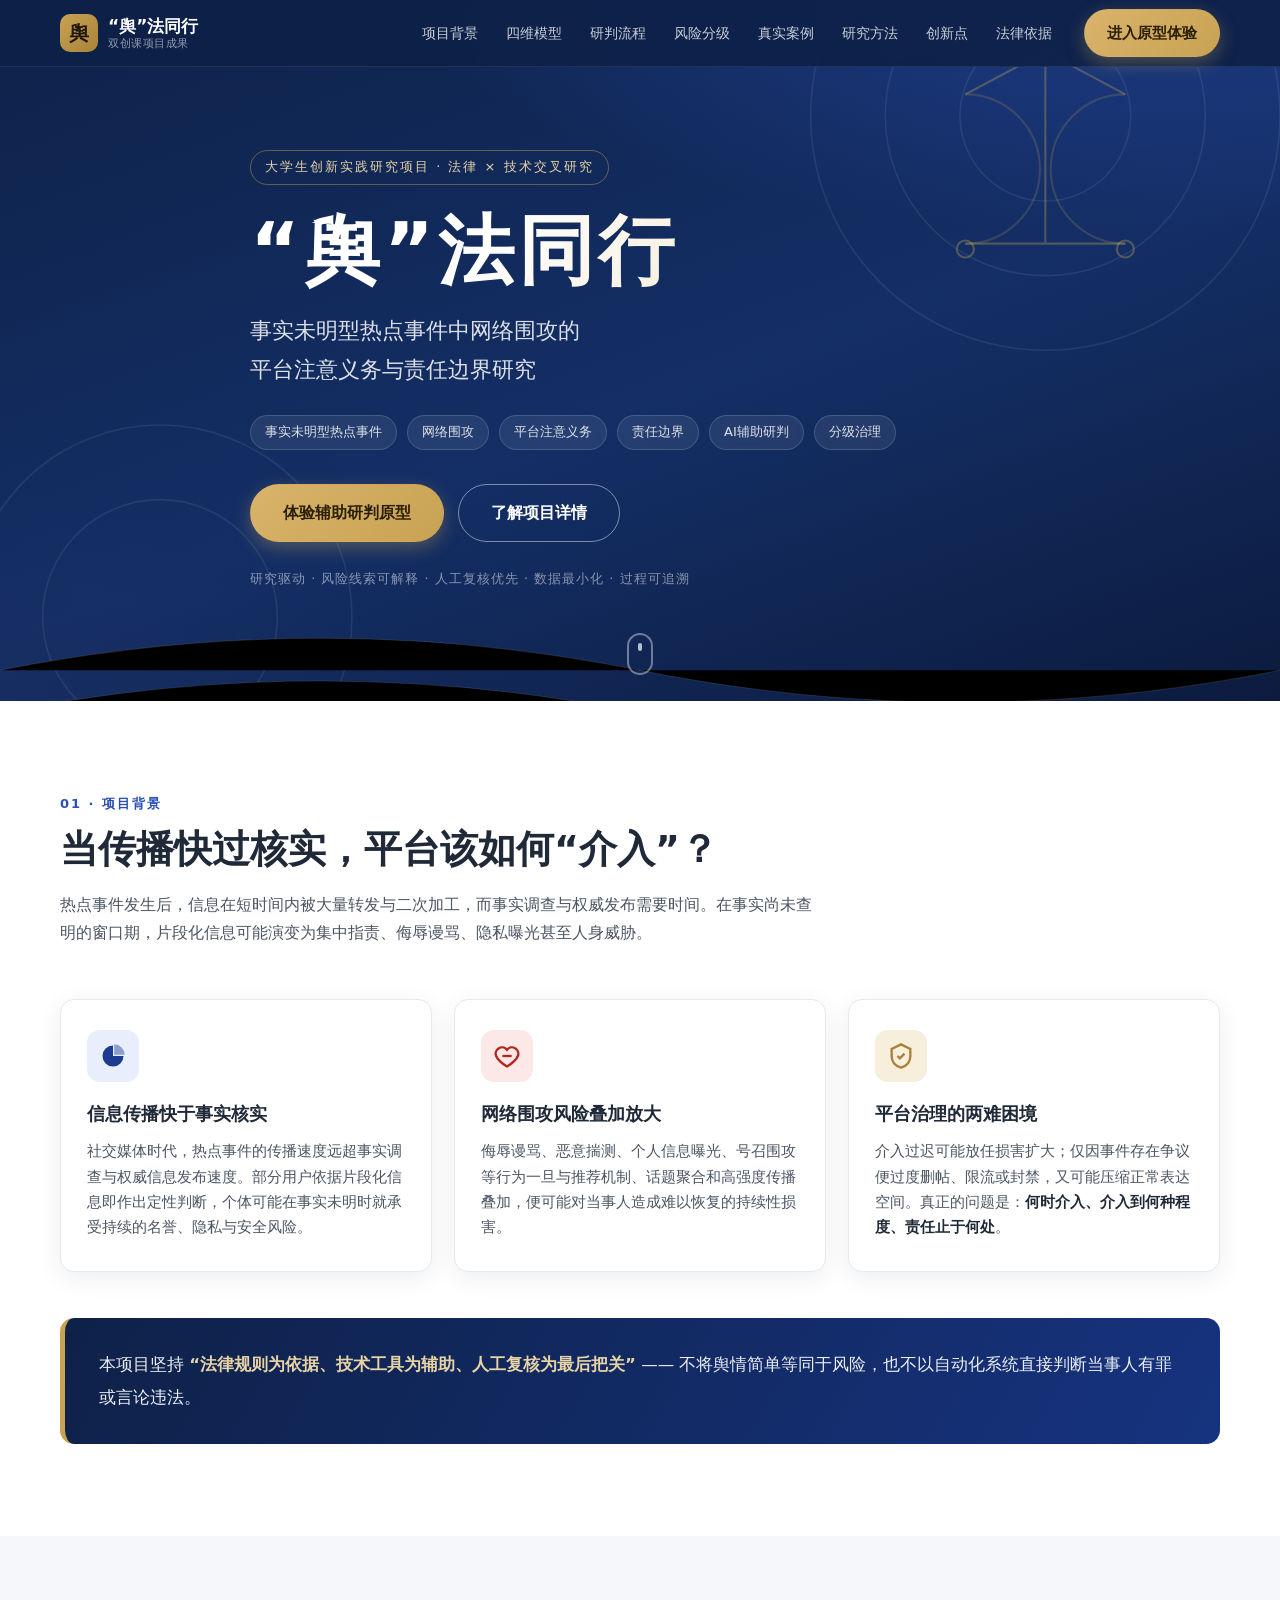
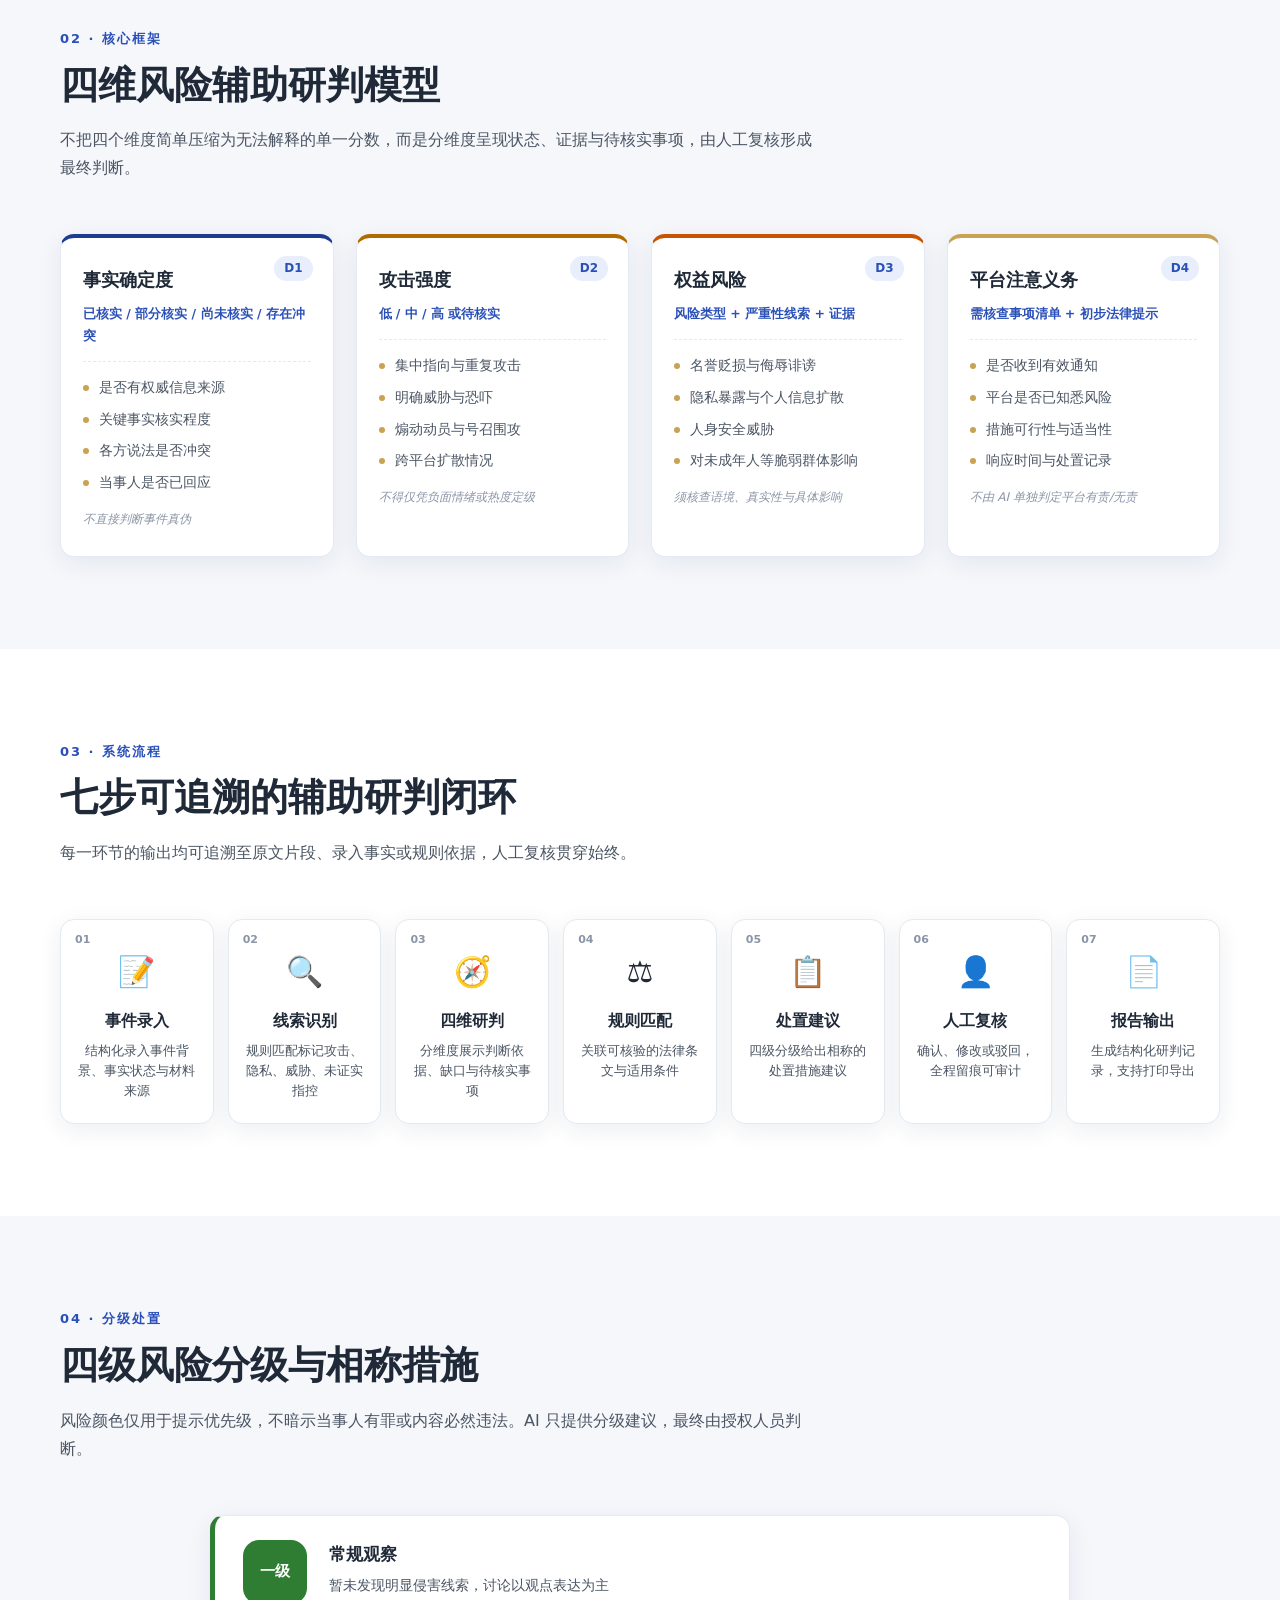
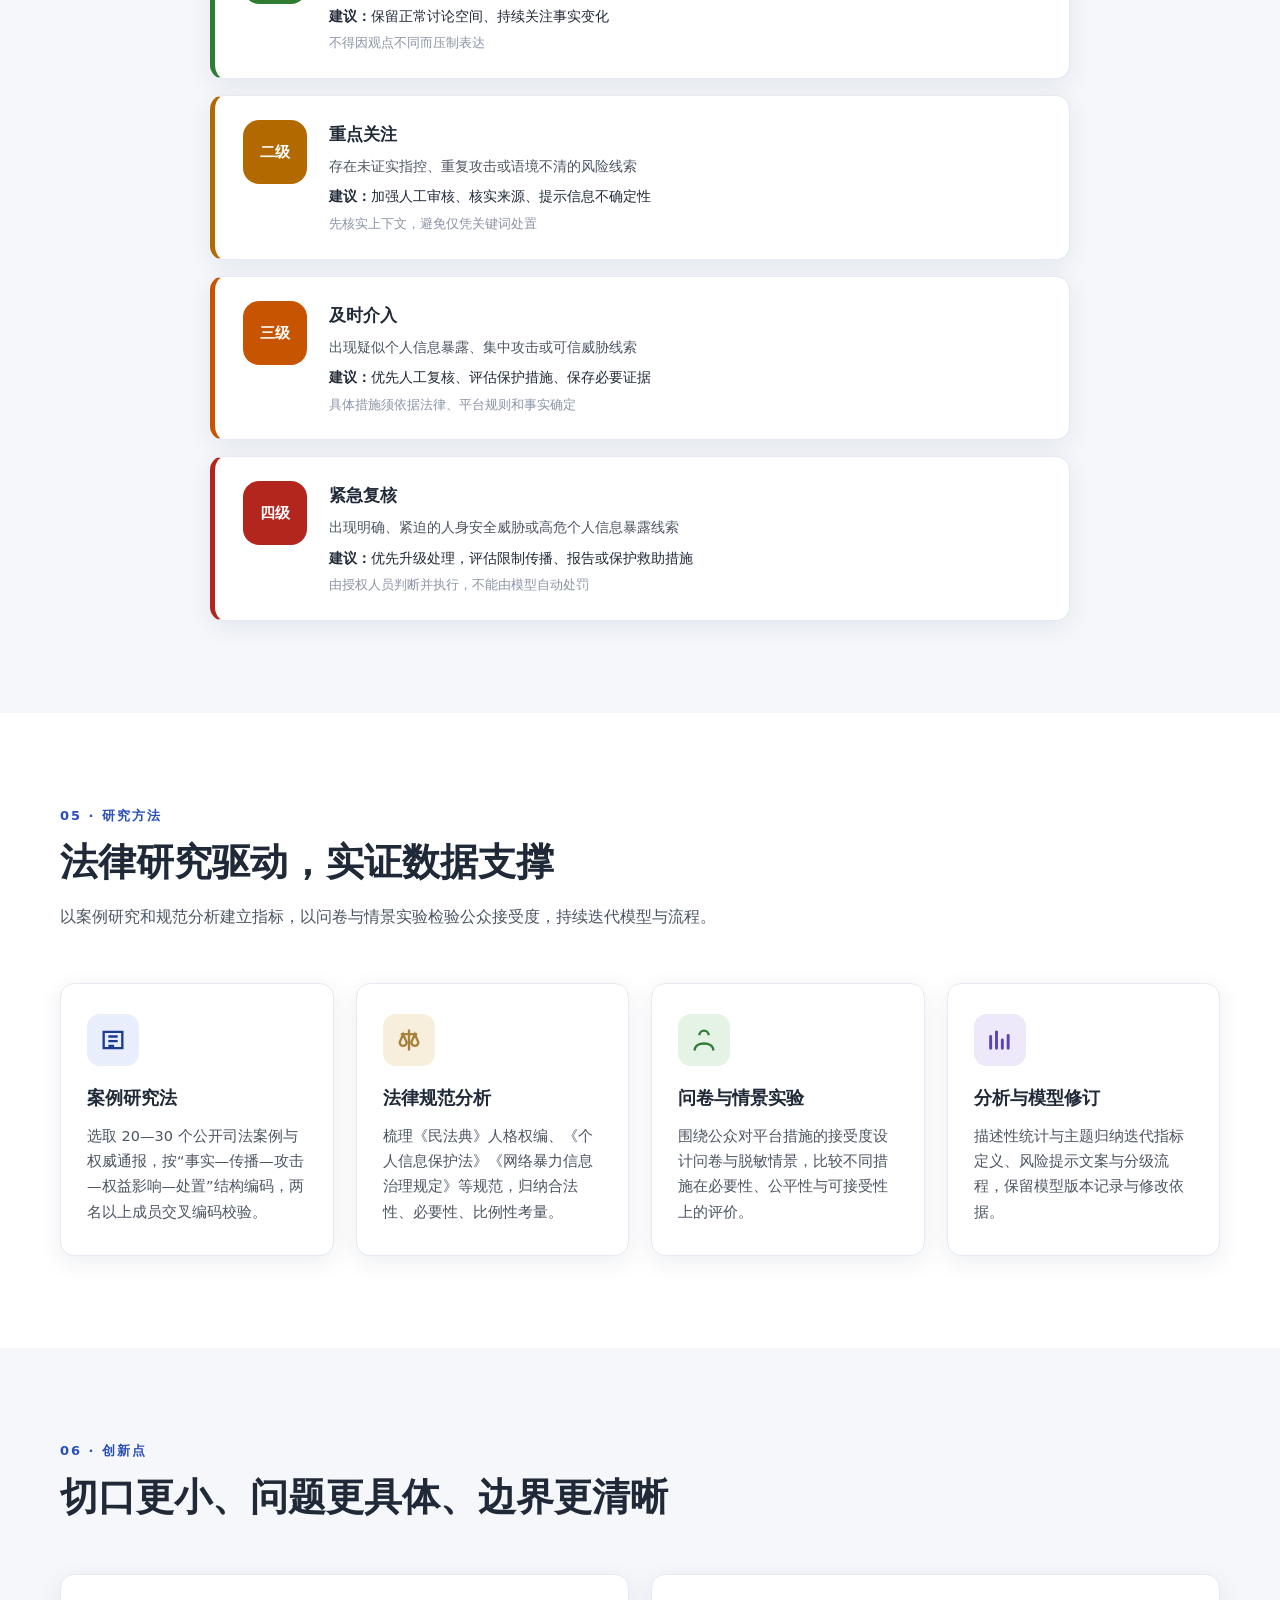
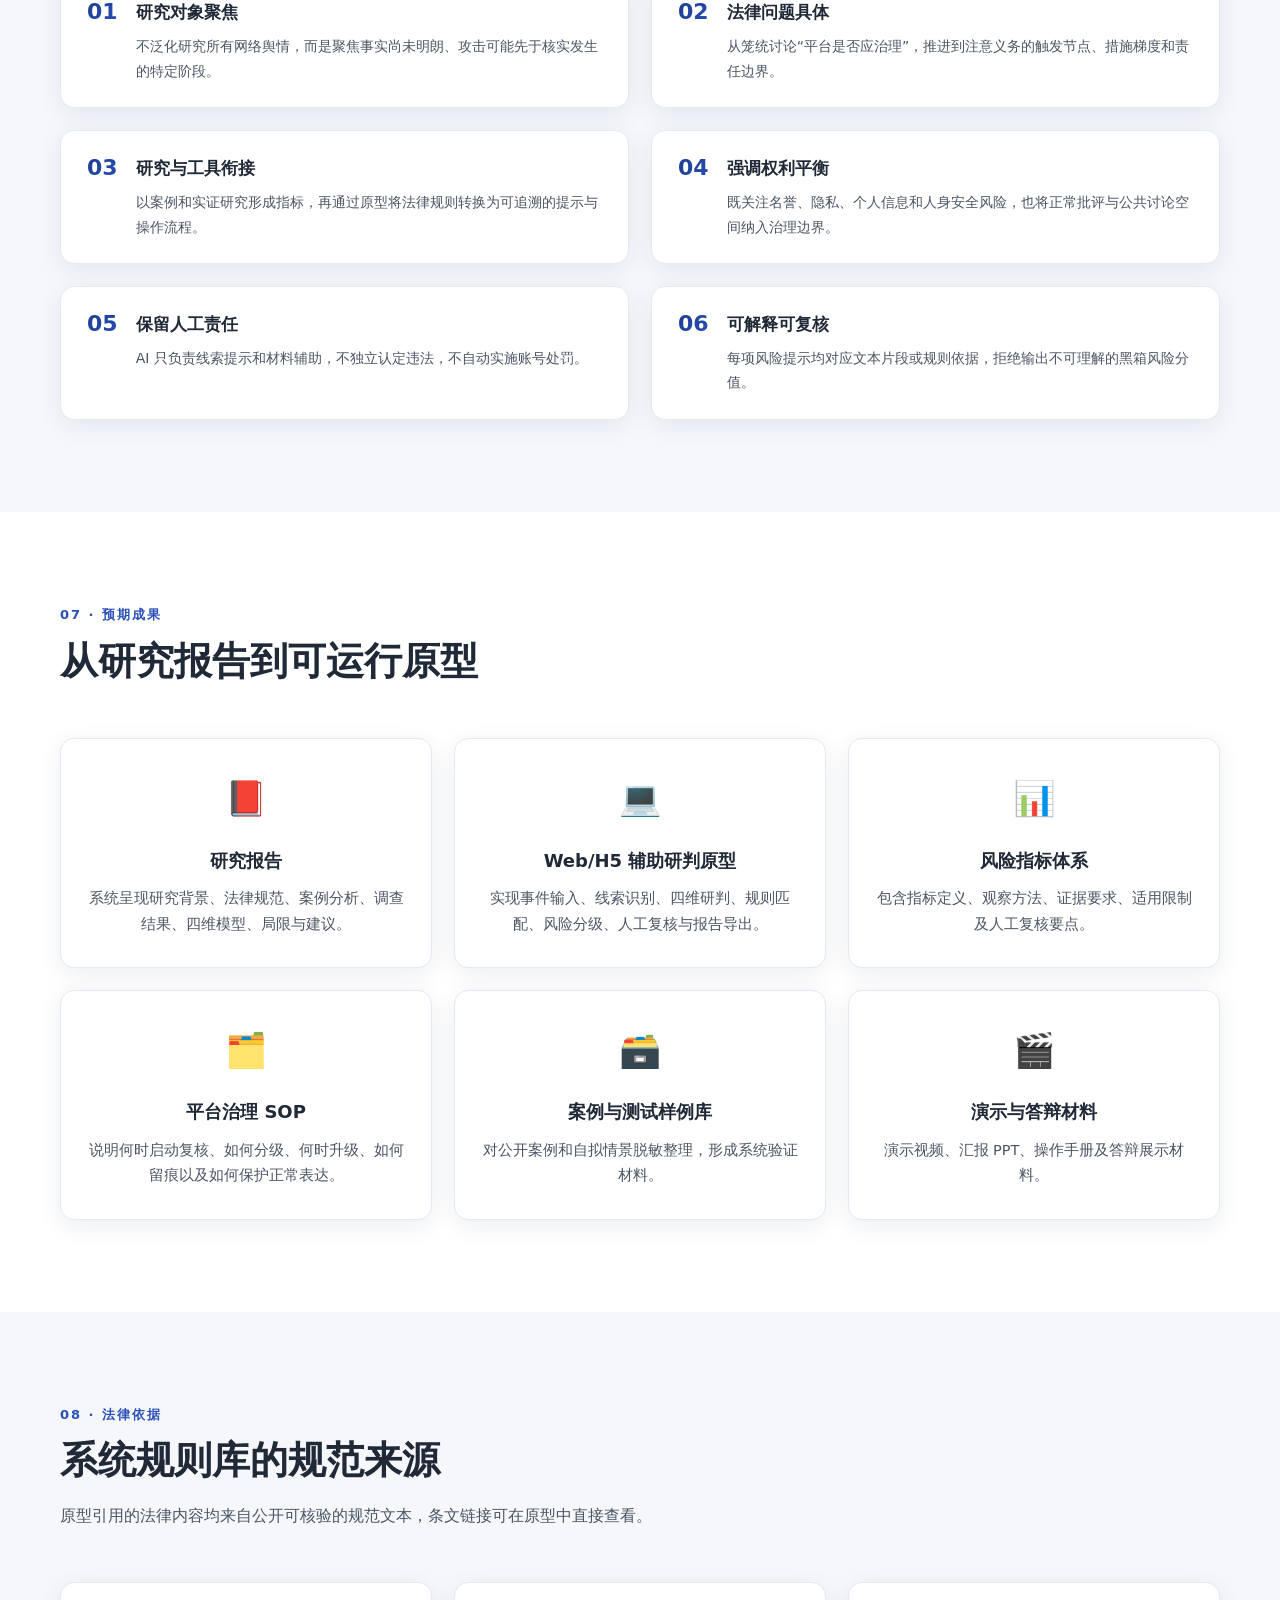
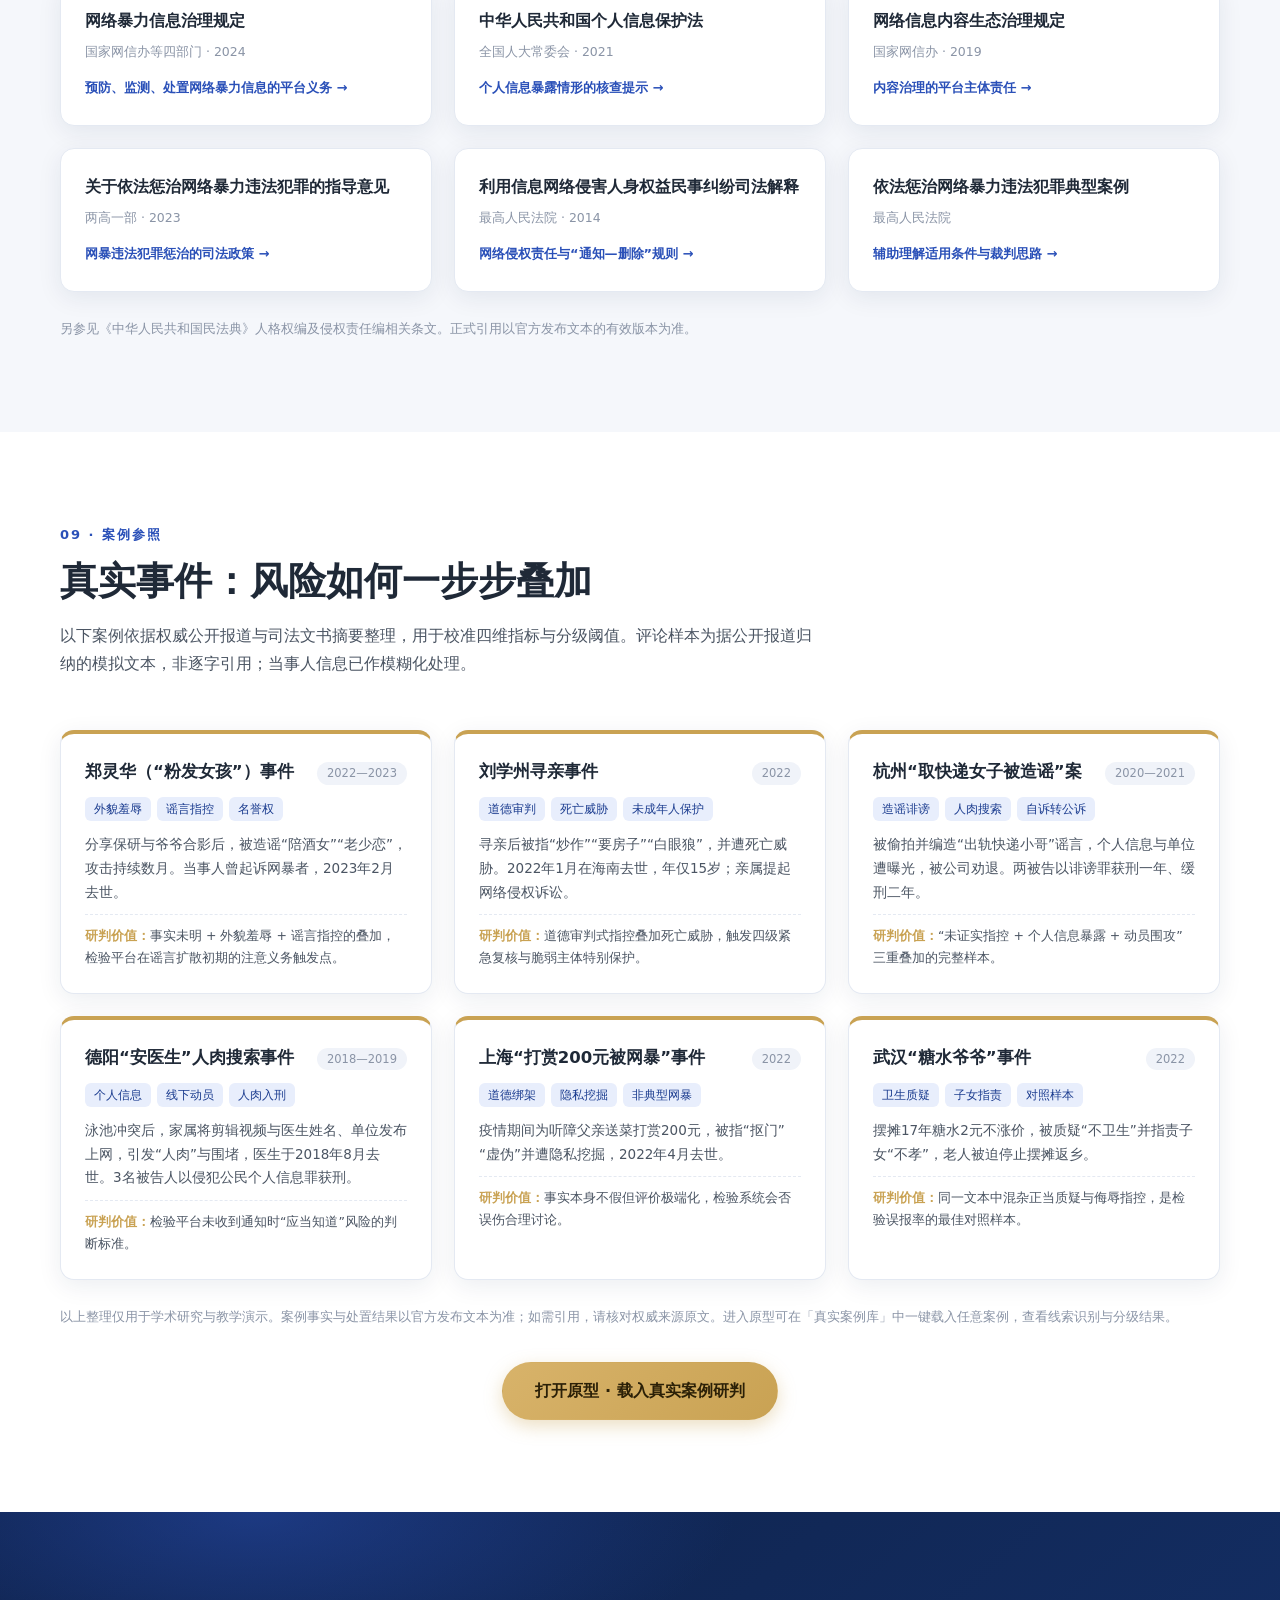
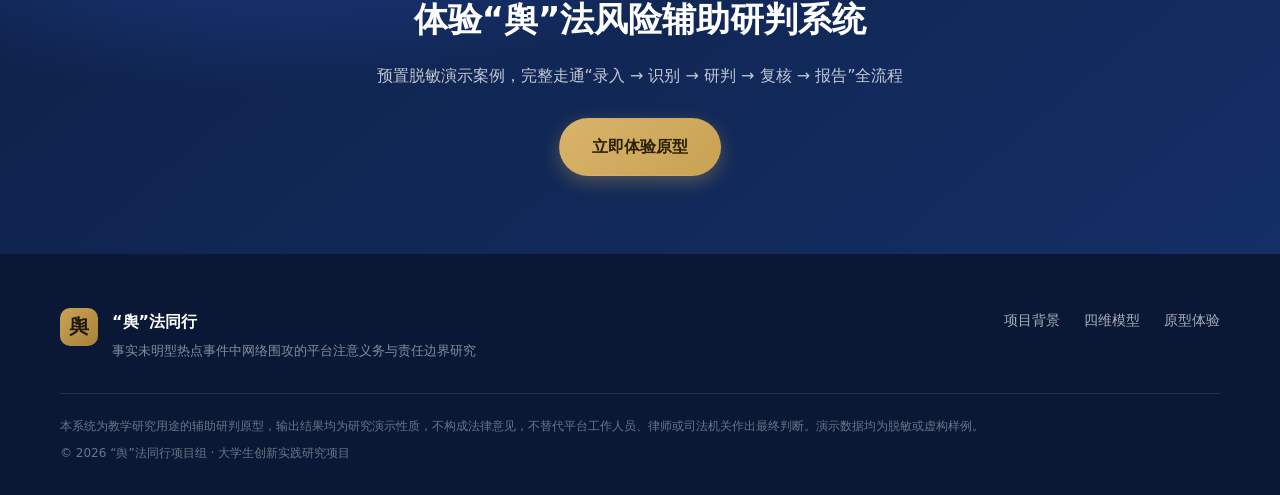
==== commit f2dc5d63: "新增真实案例库：郑灵华、刘学州、杭州取快递女子等6案与配套模拟评论样本" ====
--- a/index.html
+++ b/index.html
@@ -22,9 +22,9 @@
       <a href="#model">四维模型</a>
       <a href="#process">研判流程</a>
       <a href="#grading">风险分级</a>
+      <a href="#cases">真实案例</a>
       <a href="#methods">研究方法</a>
       <a href="#innovation">创新点</a>
-      <a href="#outcomes">预期成果</a>
       <a href="#legal">法律依据</a>
     </nav>
     <a class="btn btn-gold nav-cta" href="app.html">进入原型体验</a>
@@ -343,6 +343,59 @@
   </div>
 </section>
 
+<!-- ======= 真实案例参照 ======= -->
+<section class="section" id="cases">
+  <div class="container">
+    <header class="section-head reveal">
+      <p class="section-tag">09 · 案例参照</p>
+      <h2>真实事件：风险如何一步步叠加</h2>
+      <p class="section-desc">以下案例依据权威公开报道与司法文书摘要整理，用于校准四维指标与分级阈值。评论样本为据公开报道归纳的模拟文本，非逐字引用；当事人信息已作模糊化处理。</p>
+    </header>
+    <div class="grid grid-3">
+      <article class="real-card reveal">
+        <div class="real-top"><h3>郑灵华（“粉发女孩”）事件</h3><span class="real-year">2022—2023</span></div>
+        <div class="real-tags"><span>外貌羞辱</span><span>谣言指控</span><span>名誉权</span></div>
+        <p>分享保研与爷爷合影后，被造谣“陪酒女”“老少恋”，攻击持续数月。当事人曾起诉网暴者，2023年2月去世。</p>
+        <p class="real-hl"><b>研判价值：</b>事实未明 + 外貌羞辱 + 谣言指控的叠加，检验平台在谣言扩散初期的注意义务触发点。</p>
+      </article>
+      <article class="real-card reveal">
+        <div class="real-top"><h3>刘学州寻亲事件</h3><span class="real-year">2022</span></div>
+        <div class="real-tags"><span>道德审判</span><span>死亡威胁</span><span>未成年人保护</span></div>
+        <p>寻亲后被指“炒作”“要房子”“白眼狼”，并遭死亡威胁。2022年1月在海南去世，年仅15岁；亲属提起网络侵权诉讼。</p>
+        <p class="real-hl"><b>研判价值：</b>道德审判式指控叠加死亡威胁，触发四级紧急复核与脆弱主体特别保护。</p>
+      </article>
+      <article class="real-card reveal">
+        <div class="real-top"><h3>杭州“取快递女子被造谣”案</h3><span class="real-year">2020—2021</span></div>
+        <div class="real-tags"><span>造谣诽谤</span><span>人肉搜索</span><span>自诉转公诉</span></div>
+        <p>被偷拍并编造“出轨快递小哥”谣言，个人信息与单位遭曝光，被公司劝退。两被告以诽谤罪获刑一年、缓刑二年。</p>
+        <p class="real-hl"><b>研判价值：</b>“未证实指控 + 个人信息暴露 + 动员围攻”三重叠加的完整样本。</p>
+      </article>
+      <article class="real-card reveal">
+        <div class="real-top"><h3>德阳“安医生”人肉搜索事件</h3><span class="real-year">2018—2019</span></div>
+        <div class="real-tags"><span>个人信息</span><span>线下动员</span><span>人肉入刑</span></div>
+        <p>泳池冲突后，家属将剪辑视频与医生姓名、单位发布上网，引发“人肉”与围堵，医生于2018年8月去世。3名被告人以侵犯公民个人信息罪获刑。</p>
+        <p class="real-hl"><b>研判价值：</b>检验平台未收到通知时“应当知道”风险的判断标准。</p>
+      </article>
+      <article class="real-card reveal">
+        <div class="real-top"><h3>上海“打赏200元被网暴”事件</h3><span class="real-year">2022</span></div>
+        <div class="real-tags"><span>道德绑架</span><span>隐私挖掘</span><span>非典型网暴</span></div>
+        <p>疫情期间为听障父亲送菜打赏200元，被指“抠门”“虚伪”并遭隐私挖掘，2022年4月去世。</p>
+        <p class="real-hl"><b>研判价值：</b>事实本身不假但评价极端化，检验系统会否误伤合理讨论。</p>
+      </article>
+      <article class="real-card reveal">
+        <div class="real-top"><h3>武汉“糖水爷爷”事件</h3><span class="real-year">2022</span></div>
+        <div class="real-tags"><span>卫生质疑</span><span>子女指责</span><span>对照样本</span></div>
+        <p>摆摊17年糖水2元不涨价，被质疑“不卫生”并指责子女“不孝”，老人被迫停止摆摊返乡。</p>
+        <p class="real-hl"><b>研判价值：</b>同一文本中混杂正当质疑与侮辱指控，是检验误报率的最佳对照样本。</p>
+      </article>
+    </div>
+    <p class="section-note reveal">以上整理仅用于学术研究与教学演示。案例事实与处置结果以官方发布文本为准；如需引用，请核对权威来源原文。进入原型可在「真实案例库」中一键载入任意案例，查看线索识别与分级结果。</p>
+    <div class="cases-cta reveal">
+      <a class="btn btn-gold btn-lg" href="app.html">打开原型 · 载入真实案例研判</a>
+    </div>
+  </div>
+</section>
+
 <!-- ======= 免责声明 & CTA ======= -->
 <section class="cta-band">
   <div class="container cta-inner reveal">
--- a/css/style.css
+++ b/css/style.css
@@ -271,6 +271,26 @@
 .law-card p { font-size: 12.5px; color: var(--ink-3); margin-bottom: 10px; }
 .law-card span { font-size: 13px; color: var(--navy-500); font-weight: 600; }
 
+/* ---------- 真实案例卡片 ---------- */
+.real-card {
+  background: var(--surface); border: 1px solid var(--line); border-top: 4px solid var(--gold);
+  border-radius: var(--radius); padding: 24px 24px; box-shadow: var(--shadow);
+  transition: transform .3s, box-shadow .3s;
+}
+.real-card:hover { transform: translateY(-5px); box-shadow: var(--shadow-lg); }
+.real-top { display: flex; align-items: baseline; justify-content: space-between; gap: 10px; margin-bottom: 10px; flex-wrap: wrap; }
+.real-top h3 { font-size: 16.5px; }
+.real-year { font-size: 11.5px; color: var(--ink-3); background: #F0F3F9; border-radius: 999px; padding: 1px 10px; white-space: nowrap; }
+.real-tags { display: flex; gap: 6px; flex-wrap: wrap; margin-bottom: 12px; }
+.real-tags span {
+  font-size: 11.5px; color: var(--navy-600); background: #E8EEFC;
+  border-radius: 6px; padding: 2px 9px;
+}
+.real-card p { font-size: 13.5px; color: var(--ink-2); }
+.real-hl { margin-top: 10px; padding-top: 10px; border-top: 1px dashed var(--line); font-size: 12.5px !important; }
+.real-hl b { color: var(--gold); }
+.cases-cta { margin-top: 34px; text-align: center; }
+
 /* ---------- CTA ---------- */
 .cta-band {
   background:
@@ -303,6 +323,10 @@
 }
 
 /* ---------- 响应式 ---------- */
+@media (max-width: 1080px) {
+  .nav-cta { display: none; }
+  .nav-links a { font-size: 13px; padding: 8px 8px; }
+}
 @media (max-width: 1024px) {
   .grid-4 { grid-template-columns: repeat(2, 1fr); }
   .flow { grid-template-columns: repeat(4, 1fr); }
